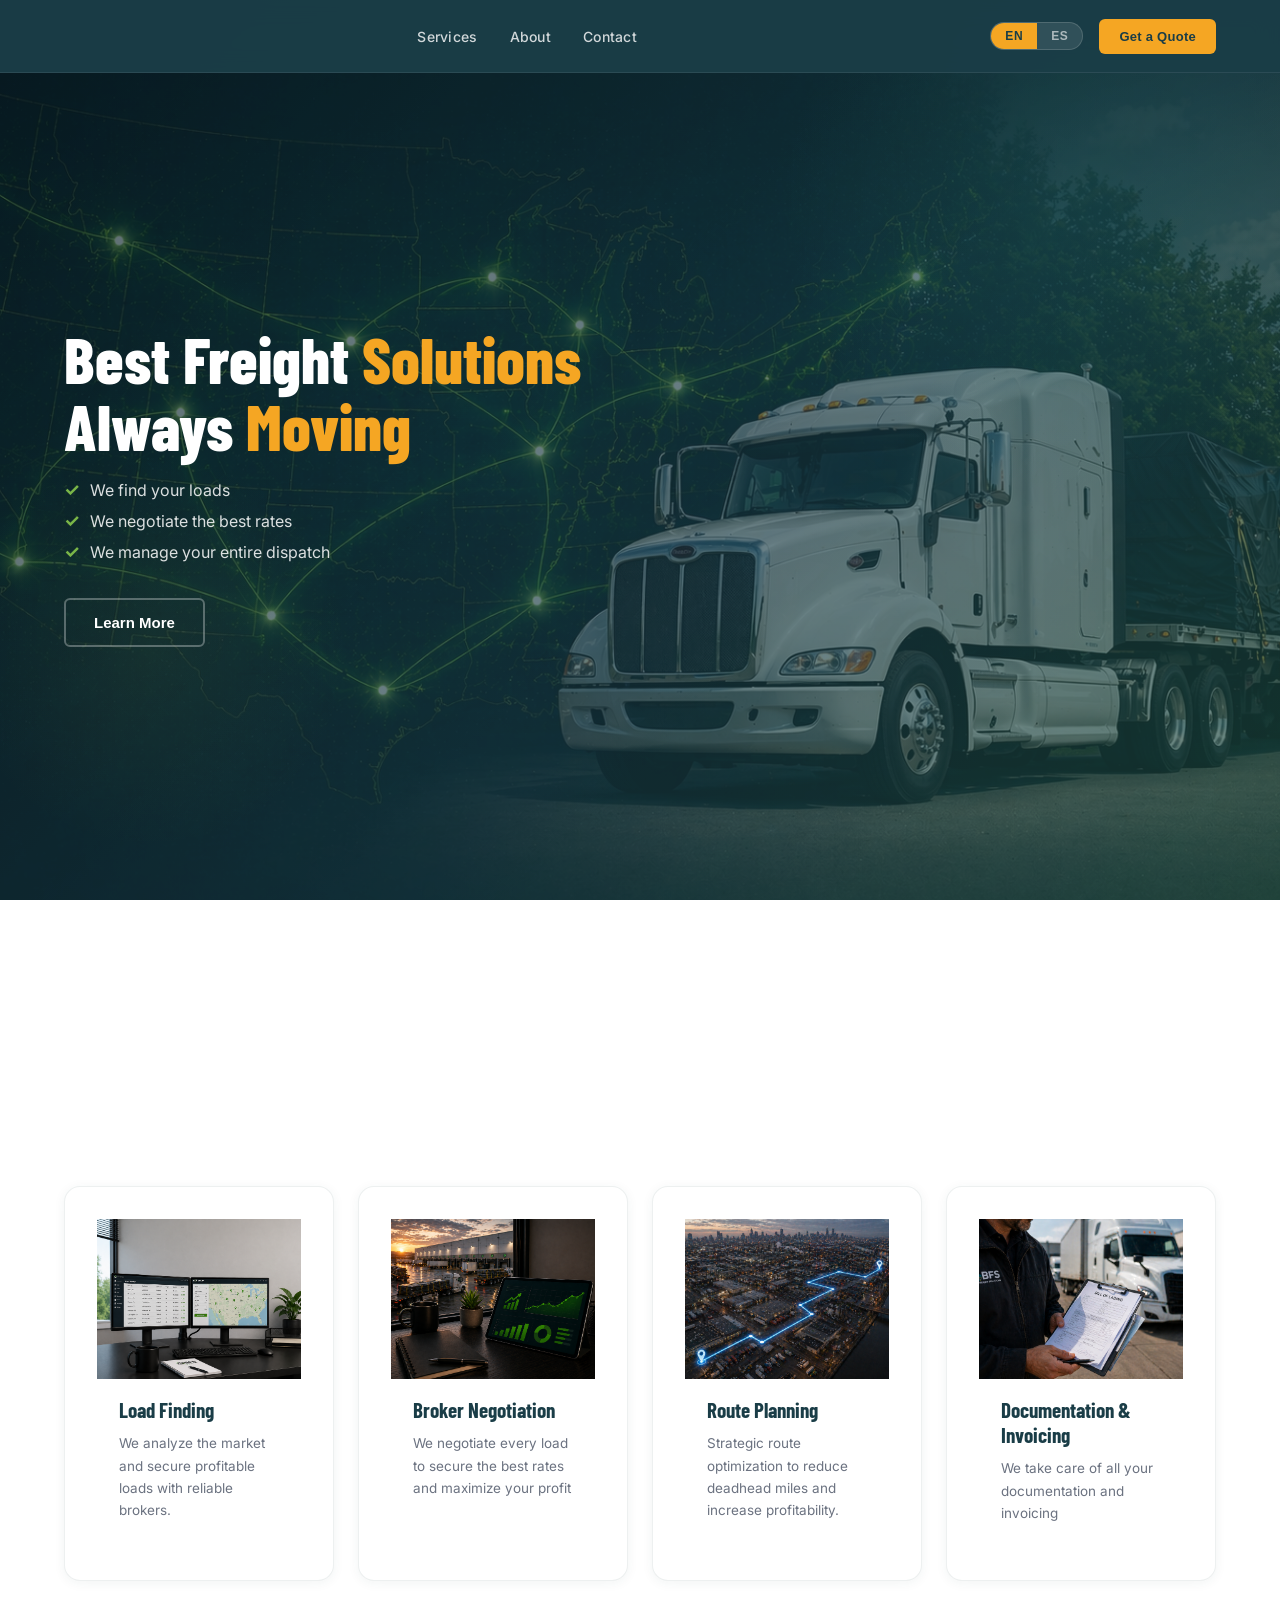
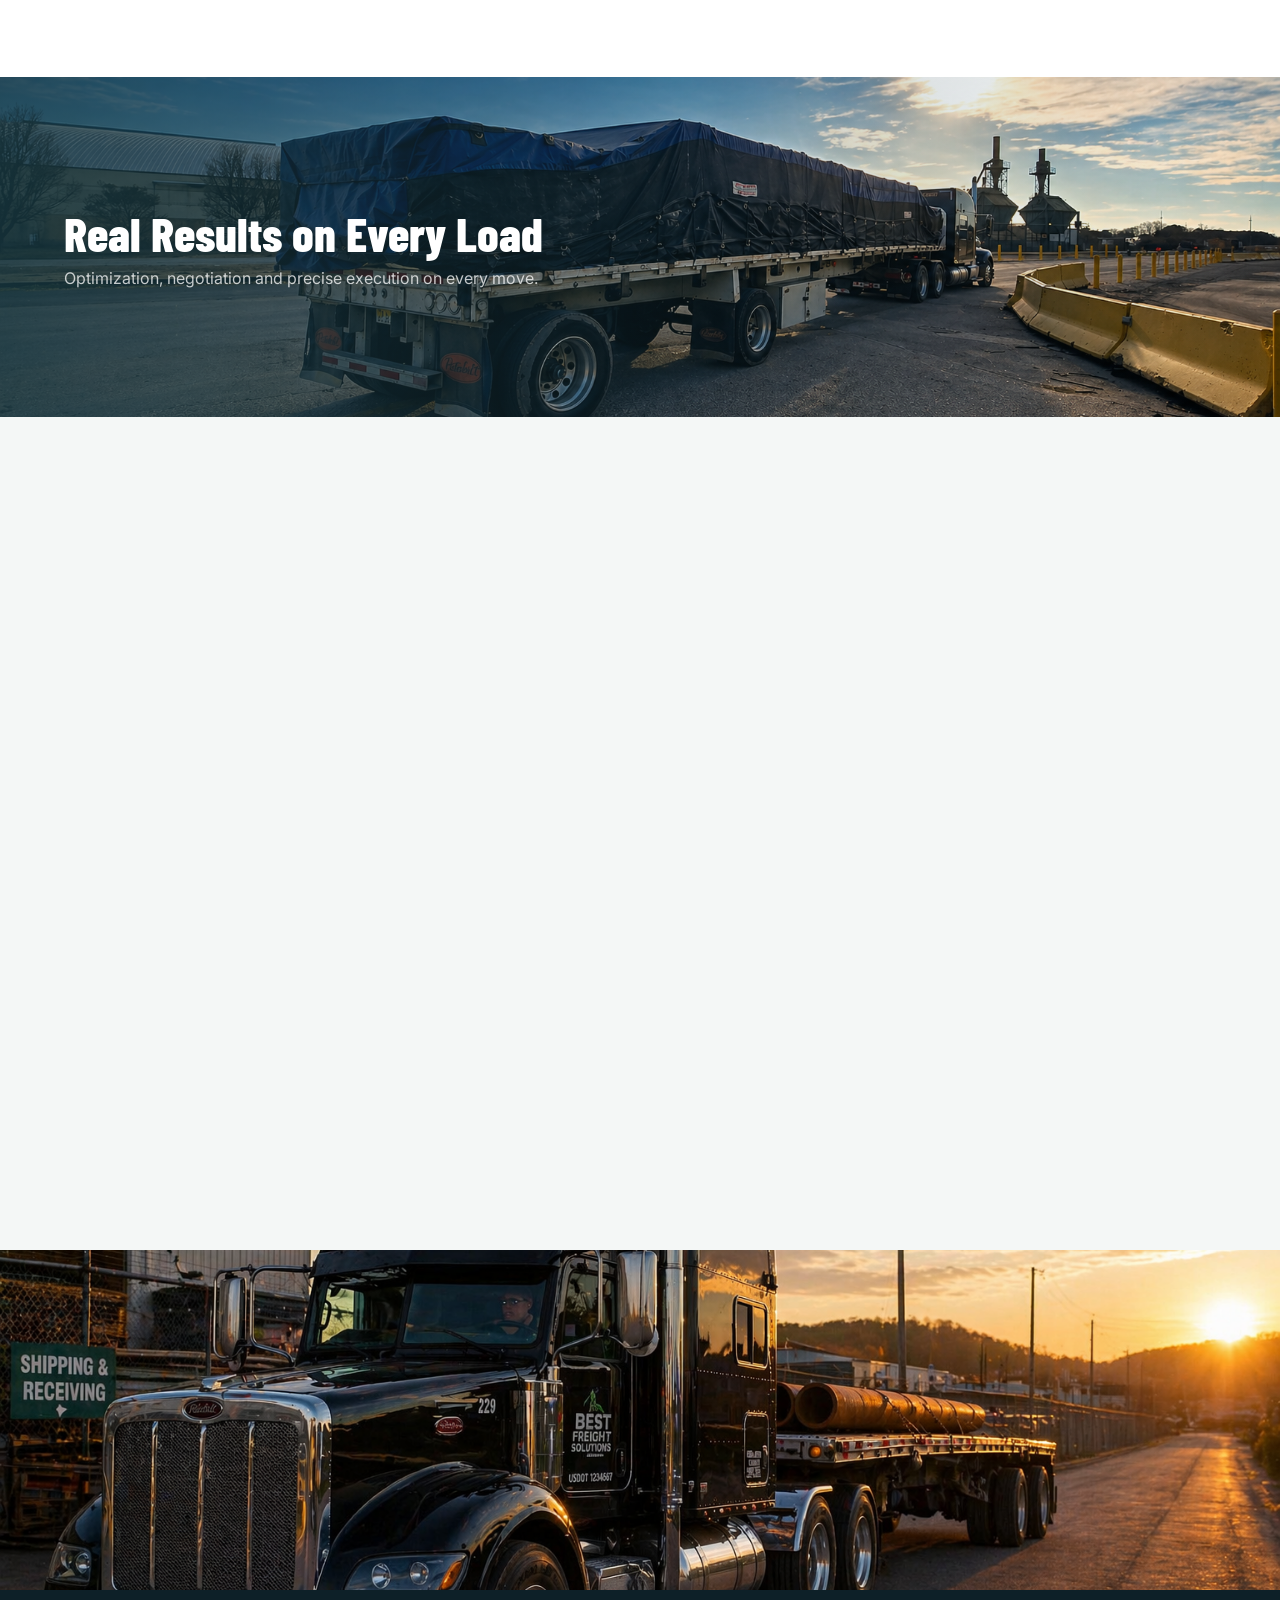
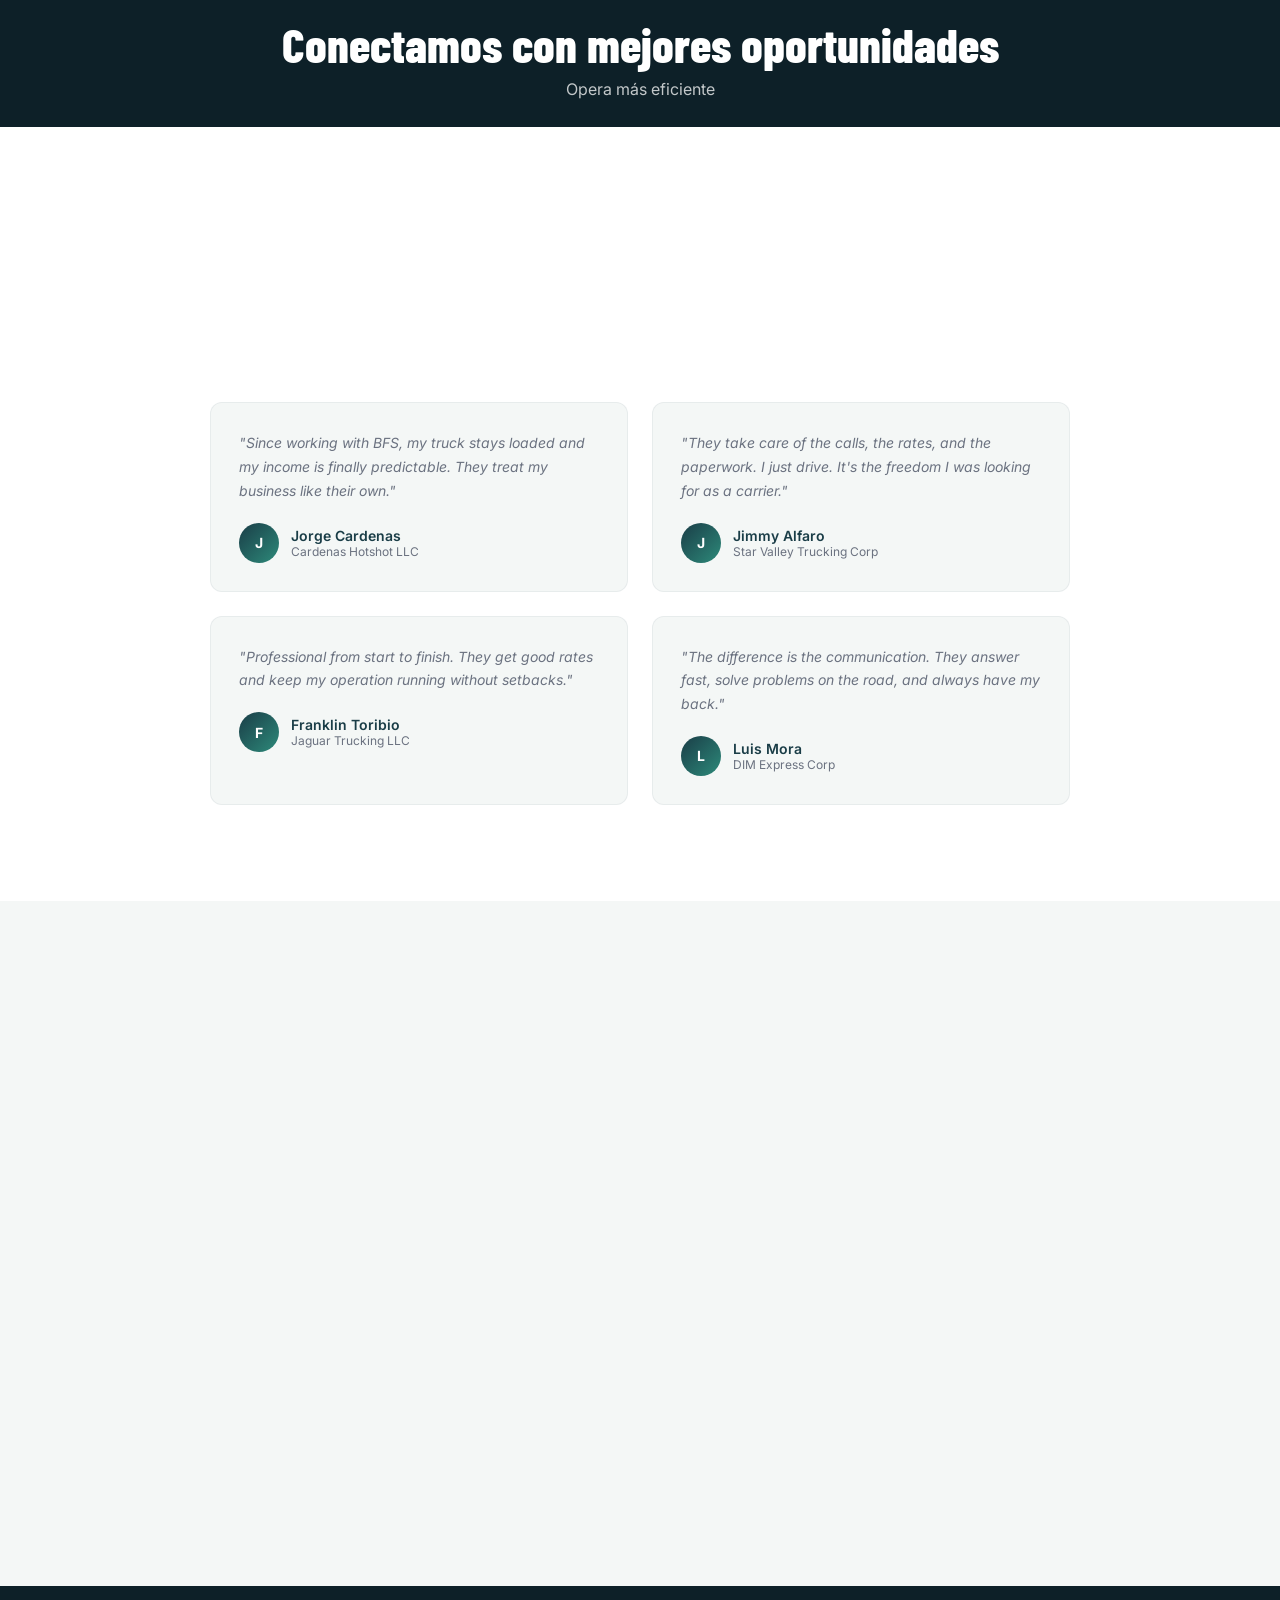
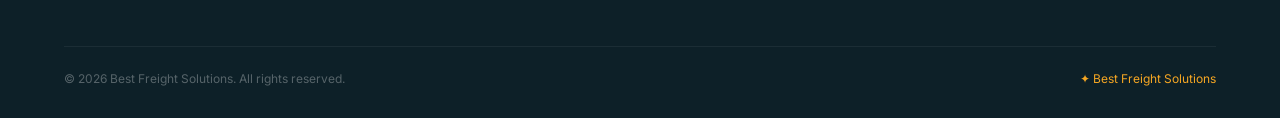
==== frontend/index.html @ fd1c2091 "Initial migration: static frontend + FastAPI backend Replaces the visual-builder export (React+Babel" ====
<!DOCTYPE html>
<html lang="en">
<head>
  <meta charset="UTF-8"/>
  <meta name="viewport" content="width=device-width, initial-scale=1.0"/>
  <title>Best Freight Solutions – BFS</title>
  <link rel="preconnect" href="https://fonts.googleapis.com"/>
  <link rel="preconnect" href="https://fonts.gstatic.com" crossorigin/>
  <link href="https://fonts.googleapis.com/css2?family=Barlow+Condensed:wght@400;600;700;800&family=Inter:wght@300;400;500;600&display=swap" rel="stylesheet"/>
  <link rel="stylesheet" href="css/styles.css"/>
</head>
<body>

<div id="app">
  <!-- NAV -->
  <nav class="nav" id="nav">
    <div class="nav-inner">
      <a href="#" class="nav-logo"></a>
      <div class="nav-links" id="nav-links"></div>
      <div class="nav-right">
        <div class="lang-toggle">
          <button class="lang-btn" data-lang-btn="en">EN</button>
          <button class="lang-btn" data-lang-btn="es">ES</button>
        </div>
        <button class="nav-cta" id="nav-cta" data-scroll-to="contact"></button>
        <button class="nav-toggle" id="nav-toggle" aria-label="Menu">
          <span></span><span></span><span></span>
        </button>
      </div>
    </div>
    <div class="mobile-menu" id="mobile-menu">
      <div id="mobile-menu-links"></div>
      <a href="#" id="mobile-menu-cta" data-scroll-to="contact"></a>
    </div>
  </nav>

  <!-- HERO -->
  <section class="hero" id="home">
    <div class="hero-bg-img"></div>
    <div class="hero-accent"></div>
    <div class="hero-accent2"></div>
    <div class="hero-inner" id="hero-inner" style="color: rgba(17, 17, 17, 0.294)">
      <div>
        <h1 class="hero-title" id="hero-title"></h1>
        <ul id="hero-sub" style="list-style:none;margin:0 0 36px;padding:0;display:flex;flex-direction:column;gap:10px"></ul>
        <div class="hero-actions">
          <button class="btn-secondary" id="hero-cta2" data-scroll-to="services"></button>
        </div>
      </div>
      <div class="hero-image-wrap" style="display:none">
        <img src="images/7.png" alt="BFS Freight Operations"/>
      </div>
    </div>
  </section>

  <!-- SERVICES -->
  <section class="services" id="services">
    <div class="section-inner">
      <div class="services-header">
        <div class="section-label" id="serv-label"></div>
        <h2 class="section-title" id="serv-title"></h2>
        <p class="section-desc" id="serv-desc"></p>
      </div>
      <div class="services-grid" id="services-grid"></div>
    </div>
  </section>

  <!-- PHOTO BANNER -->
  <div class="photo-banner">
    <img src="images/Imagen6.png" alt="BFS Operations"/>
    <div class="photo-banner-overlay">
      <div class="photo-banner-text">
        <div class="photo-banner-title" id="banner1-title"></div>
        <div class="photo-banner-sub" id="banner1-sub"></div>
      </div>
    </div>
  </div>

  <!-- ABOUT -->
  <section class="about" id="about">
    <div class="section-inner">
      <div class="about-grid">
        <div>
          <div class="about-image-wrap">
            <div class="about-accent"></div>
            <div class="about-accent2"></div>
            <img src="images/Imagen7.png" alt="Best Freight Solutions Operations"/>
          </div>
        </div>
        <div>
          <div class="section-label" id="about-label"></div>
          <h2 class="section-title" id="about-title"></h2>
          <p class="section-desc" id="about-desc" style="margin-bottom:0"></p>
          <div class="about-cards" id="about-cards"></div>
        </div>
      </div>
    </div>
  </section>

  <!-- PHOTO BANNER 2 -->
  <div class="photo-banner">
    <img src="images/8.png" alt="BFS Truck" style="object-position:center 55%"/>
  </div>
  <div style="background:#0d2028;padding:28px 24px;text-align:center">
    <div style="font-family:'Barlow Condensed',sans-serif;font-size:clamp(28px,4vw,48px);font-weight:800;color:white;line-height:1.1;margin-bottom:8px">Conectamos con mejores oportunidades</div>
    <div style="font-size:16px;color:rgba(255,255,255,0.75)">Opera más eficiente</div>
  </div>

  <!-- TESTIMONIALS -->
  <section class="testimonials" id="testimonials">
    <div class="section-inner">
      <div class="testimonials-header">
        <div class="section-label" id="testi-label"></div>
        <h2 class="section-title" id="testi-title"></h2>
        <div style="margin-top:12px">
          <span style="font-size:15px;color:var(--text-muted)" id="testi-subtitle"></span>
        </div>
      </div>
      <div class="testimonials-grid" id="testimonials-grid"></div>
    </div>
  </section>

  <!-- CONTACT -->
  <section class="contact" id="contact">
    <div class="section-inner">
      <div class="contact-grid">
        <div>
          <div class="section-label" id="contact-label"></div>
          <h2 class="section-title" id="contact-title"></h2>
          <p class="section-desc" id="contact-desc" style="margin-bottom:36px"></p>
          <div class="contact-info">
            <div class="contact-item">
              <div>
                <div class="contact-label">WhatsApp</div>
                <div class="contact-value">Anthony Navarro: 646 980-6428</div>
                <div class="contact-value">Mariel Valle: 646 980-6362</div>
              </div>
            </div>
            <div class="contact-item">
              <div>
                <div class="contact-label">Email</div>
                <div class="contact-value">bestfreight01@gmail.com</div>
              </div>
            </div>
          </div>
        </div>
        <div>
          <div class="form-card" id="form-card">
            <div class="form-title" id="form-title"></div>
            <form id="quote-form">
              <div class="form-row">
                <div class="form-group">
                  <label class="form-label" id="form-label-name"></label>
                  <input class="form-input" name="name" required/>
                </div>
                <div class="form-group">
                  <label class="form-label" id="form-label-company"></label>
                  <input class="form-input" name="company"/>
                </div>
              </div>
              <div class="form-row">
                <div class="form-group">
                  <label class="form-label" id="form-label-email"></label>
                  <input class="form-input" type="email" name="email" required/>
                </div>
                <div class="form-group">
                  <label class="form-label" id="form-label-phone"></label>
                  <input class="form-input" name="phone"/>
                </div>
              </div>
              <div class="form-group">
                <label class="form-label" id="form-label-message"></label>
                <textarea class="form-textarea" name="message"></textarea>
              </div>
              <button type="submit" class="form-submit" id="form-submit-btn"></button>
              <div class="form-error" id="form-error" style="display:none"></div>
            </form>
            <div class="form-success" id="form-success" style="display:none">
              <div class="form-success-icon">✅</div>
              <div class="form-success-title" id="form-success-title"></div>
              <p class="form-success-text" id="form-success-text"></p>
            </div>
          </div>
        </div>
      </div>
    </div>
  </section>

  <!-- FOOTER -->
  <footer class="footer">
    <div class="footer-inner">
      <div class="footer-divider"></div>
      <div class="footer-bottom">
        <div class="footer-copy" id="footer-copy"></div>
        <div class="footer-badge">✦ Best Freight Solutions</div>
      </div>
    </div>
  </footer>
</div>

<script src="js/main.js"></script>
</body>
</html>
---- frontend/css/styles.css ----
*, *::before, *::after { box-sizing: border-box; margin: 0; padding: 0; }
html { scroll-behavior: smooth; }
body { font-family: 'Inter', sans-serif; background: #f8f9fa; color: #1a1a1a; overflow-x: hidden; }

:root {
  --navy: #1a3d47;
  --teal: #2d8a7a;
  --green: #7ab648;
  --gold: #f5a623;
  --light: #f4f7f6;
  --white: #ffffff;
  --text: #1a1a1a;
  --text-muted: #6b7280;
}

/* Scrollbar */
::-webkit-scrollbar { width: 6px; }
::-webkit-scrollbar-track { background: var(--light); }
::-webkit-scrollbar-thumb { background: var(--teal); border-radius: 3px; }

/* Animations */
@keyframes fadeUp {
  from { opacity: 0; transform: translateY(30px); }
  to { opacity: 1; transform: translateY(0); }
}
@keyframes fadeIn {
  from { opacity: 0; } to { opacity: 1; }
}
@keyframes slideRight {
  from { opacity: 0; transform: translateX(-30px); }
  to { opacity: 1; transform: translateX(0); }
}
@keyframes pulse {
  0%, 100% { transform: scale(1); }
  50% { transform: scale(1.05); }
}

.animate-fadeup { animation: fadeUp 0.7s ease forwards; }
.animate-fadein { animation: fadeIn 0.7s ease forwards; }

/* NAV */
.nav {
  position: fixed; top: 0; left: 0; right: 0; z-index: 1000;
  background: rgba(26,61,71,0.97);
  backdrop-filter: blur(12px);
  border-bottom: 1px solid rgba(255,255,255,0.08);
  transition: all 0.3s ease;
}
.nav.scrolled {
  background: rgba(26,61,71,0.99);
  box-shadow: 0 4px 24px rgba(0,0,0,0.2);
}
.nav-inner {
  max-width: 1200px; margin: 0 auto;
  display: flex; align-items: center; justify-content: space-between;
  padding: 0 24px; height: 72px;
}
.nav-logo { display: flex; align-items: center; gap: 12px; text-decoration: none; }
.nav-logo img { height: 48px; width: auto; }
.nav-links { display: flex; align-items: center; gap: 32px; }
.nav-links a {
  color: rgba(255,255,255,0.8); text-decoration: none;
  font-size: 14px; font-weight: 500; letter-spacing: 0.02em;
  transition: color 0.2s; position: relative;
}
.nav-links a::after {
  content: ''; position: absolute; bottom: -4px; left: 0; right: 0;
  height: 2px; background: var(--gold); transform: scaleX(0);
  transition: transform 0.2s; transform-origin: left;
}
.nav-links a:hover { color: #fff; }
.nav-links a:hover::after { transform: scaleX(1); }
.nav-right { display: flex; align-items: center; gap: 16px; }
.nav-toggle {
  display: none; flex-direction: column; gap: 5px; cursor: pointer;
  background: none; border: none; padding: 8px; margin-left: 4px;
}
.nav-toggle span {
  display: block; width: 24px; height: 2px; background: #fff;
  border-radius: 2px; transition: all 0.3s;
}
.nav-toggle.open span:nth-child(1) { transform: translateY(7px) rotate(45deg); }
.nav-toggle.open span:nth-child(2) { opacity: 0; }
.nav-toggle.open span:nth-child(3) { transform: translateY(-7px) rotate(-45deg); }
.mobile-menu {
  display: none; flex-direction: column;
  background: rgba(26,61,71,0.99); border-top: 1px solid rgba(255,255,255,0.1);
  padding: 8px 24px 20px;
}
.mobile-menu a {
  color: rgba(255,255,255,0.85); text-decoration: none;
  font-size: 17px; font-weight: 500; padding: 14px 0;
  border-bottom: 1px solid rgba(255,255,255,0.08);
}
.mobile-menu a:last-child { border-bottom: none; }
.lang-toggle {
  display: flex; background: rgba(255,255,255,0.1); border-radius: 20px;
  overflow: hidden; border: 1px solid rgba(255,255,255,0.15);
}
.lang-btn {
  padding: 6px 14px; font-size: 12px; font-weight: 600;
  color: rgba(255,255,255,0.6); cursor: pointer; border: none;
  background: transparent; transition: all 0.2s; letter-spacing: 0.05em;
}
.lang-btn.active { background: var(--gold); color: var(--navy); }
.nav-cta {
  background: var(--gold); color: var(--navy);
  padding: 10px 20px; border-radius: 6px; font-weight: 700;
  font-size: 13px; text-decoration: none; letter-spacing: 0.02em;
  transition: all 0.2s; border: none; cursor: pointer;
}
.nav-cta:hover { background: #ffc04a; transform: translateY(-1px); box-shadow: 0 4px 12px rgba(245,166,35,0.4); }

/* HERO */
.hero {
  min-height: 100vh;
  background: linear-gradient(135deg, #0a1e25 0%, #1a3d47 60%, #1e4d40 100%);
  display: flex; align-items: center;
  position: relative; overflow: hidden;
  padding: 72px 0 0;
}
.hero-bg-img {
  position: absolute; inset: 0;
  background-image: url('../images/Imagen de fondo.png');
  background-size: cover; background-position: center;
  opacity: 0.35; z-index: 0;
}
.hero-bg-pattern {
  position: absolute; inset: 0; opacity: 0.04;
  background-image: repeating-linear-gradient(
    45deg, #fff 0, #fff 1px, transparent 0, transparent 50%
  );
  background-size: 30px 30px;
}
.hero-accent {
  position: absolute; right: -100px; top: -100px;
  width: 600px; height: 600px; border-radius: 50%;
  background: radial-gradient(circle, rgba(45,138,122,0.15) 0%, transparent 70%);
}
.hero-accent2 {
  position: absolute; left: -50px; bottom: 50px;
  width: 400px; height: 400px; border-radius: 50%;
  background: radial-gradient(circle, rgba(122,182,72,0.08) 0%, transparent 70%);
}
.hero-inner {
  max-width: 1200px; margin: 0 auto; padding: 0 24px;
  display: grid; grid-template-columns: 1fr 1fr; gap: 60px;
  align-items: center; width: 100%; position: relative; z-index: 1;
}
.hero-label {
  display: inline-flex; align-items: center; gap: 8px;
  background: rgba(245,166,35,0.15); border: 1px solid rgba(245,166,35,0.3);
  color: var(--gold); padding: 6px 14px; border-radius: 20px;
  font-size: 12px; font-weight: 600; letter-spacing: 0.08em;
  text-transform: uppercase; margin-bottom: 20px;
  animation: fadeUp 0.6s ease forwards;
}
.hero-title {
  font-family: 'Barlow Condensed', sans-serif;
  font-size: clamp(42px, 5vw, 68px);
  font-weight: 800; line-height: 1.05;
  color: #ffffff; margin-bottom: 20px;
}
.hero-title span { color: var(--gold); }
.hero-subtitle {
  font-size: 17px; line-height: 1.7;
  color: rgba(255,255,255,0.7); margin-bottom: 36px;
}
.hero-actions {
  display: flex; gap: 14px; flex-wrap: wrap;
}
.btn-primary {
  background: var(--gold); color: var(--navy);
  padding: 14px 28px; border-radius: 6px; font-weight: 700;
  font-size: 15px; text-decoration: none; border: none; cursor: pointer;
  transition: all 0.2s; letter-spacing: 0.01em;
}
.btn-primary:hover { background: #ffc04a; transform: translateY(-2px); box-shadow: 0 8px 24px rgba(245,166,35,0.35); }
.btn-secondary {
  background: transparent; color: #fff;
  padding: 14px 28px; border-radius: 6px; font-weight: 600;
  font-size: 15px; text-decoration: none; border: 2px solid rgba(255,255,255,0.3);
  cursor: pointer; transition: all 0.2s;
}
.btn-secondary:hover { border-color: rgba(255,255,255,0.7); background: rgba(255,255,255,0.06); }
.hero-stats {
  display: flex; gap: 32px; margin-top: 48px;
  padding-top: 32px; border-top: 1px solid rgba(255,255,255,0.1);
}
.hero-stat-num {
  font-family: 'Barlow Condensed', sans-serif;
  font-size: 36px; font-weight: 800; color: var(--gold);
  line-height: 1;
}
.hero-stat-label { font-size: 12px; color: rgba(255,255,255,0.5); margin-top: 4px; letter-spacing: 0.03em; }

/* Hero Image */
.hero-image-wrap {
  position: relative;
}
.hero-image-wrap img {
  width: 100%; border-radius: 12px;
  object-fit: contain; height: 480px;
}
.hero-image-badge {
  position: absolute; bottom: -20px; left: -20px;
  background: var(--navy); border: 2px solid rgba(255,255,255,0.1);
  border-radius: 10px; padding: 16px 20px;
  box-shadow: 0 12px 32px rgba(0,0,0,0.3);
  display: flex; align-items: center; gap: 12px;
}
.badge-icon { font-size: 28px; }
.badge-text-top { font-size: 11px; color: rgba(255,255,255,0.5); letter-spacing: 0.05em; text-transform: uppercase; }
.badge-text-main { font-family: 'Barlow Condensed', sans-serif; font-size: 20px; font-weight: 700; color: var(--gold); }

/* SECTION */
section { padding: 96px 0; }
.section-inner { max-width: 1200px; margin: 0 auto; padding: 0 24px; }
.section-label {
  display: inline-flex; align-items: center; gap: 8px;
  color: var(--teal); font-size: 12px; font-weight: 700;
  letter-spacing: 0.1em; text-transform: uppercase; margin-bottom: 12px;
}
.section-label::before {
  content: ''; display: inline-block; width: 24px; height: 2px; background: var(--teal);
}
.section-title {
  font-family: 'Barlow Condensed', sans-serif;
  font-size: clamp(32px, 4vw, 48px); font-weight: 800;
  color: var(--navy); line-height: 1.1; margin-bottom: 16px;
}
.section-title span { color: var(--teal); }
.section-desc { font-size: 16px; color: var(--text-muted); line-height: 1.7; max-width: 560px; }

/* SERVICES */
.services { background: var(--white); }
.services-header { text-align: center; margin-bottom: 60px; }
.services-header .section-label { justify-content: center; }
.services-header .section-desc { margin: 0 auto; }
.services-grid {
  display: grid; grid-template-columns: repeat(4, 1fr); gap: 24px;
}
.service-card {
  background: var(--light); border-radius: 12px;
  padding: 32px; position: relative; overflow: hidden;
  border: 1px solid rgba(26,61,71,0.06);
  transition: all 0.3s ease; cursor: default;
}
.service-card::before {
  content: ''; position: absolute; top: 0; left: 0; right: 0;
  height: 3px; background: linear-gradient(90deg, var(--teal), var(--green));
  transform: scaleX(0); transition: transform 0.3s; transform-origin: left;
}
.service-card:hover { transform: translateY(-6px); box-shadow: 0 20px 48px rgba(26,61,71,0.12); background: var(--white); }
.service-card:hover::before { transform: scaleX(1); }
.service-card {
  background: var(--white); border-radius: 16px;
  overflow: hidden;
  border: 1px solid rgba(26,61,71,0.08);
  box-shadow: 0 2px 12px rgba(26,61,71,0.06);
  transition: all 0.3s ease;
}
.service-card:hover { transform: translateY(-6px); box-shadow: 0 20px 48px rgba(26,61,71,0.13); }
.service-card-photo { width: 100%; height: 160px; object-fit: cover; display: block; }
.service-card-body { padding: 18px 22px 24px; }
.service-card-header { display: flex; align-items: center; gap: 12px; margin-bottom: 10px; }
.service-icon {
  width: 44px; height: 44px; border-radius: 10px; flex-shrink: 0;
  background: var(--teal);
  display: flex; align-items: center; justify-content: center;
  font-size: 20px;
}
.service-title {
  font-family: 'Barlow Condensed', sans-serif;
  font-size: 21px; font-weight: 700; color: var(--navy);
}
.service-desc { font-size: 13.5px; color: var(--text-muted); line-height: 1.65; }

/* PHOTO BANNER */
.photo-banner {
  height: 340px; position: relative; overflow: hidden;
}
.photo-banner img {
  width: 100%; height: 100%; object-fit: cover; object-position: center 60%;
  display: block;
}
.photo-banner-overlay {
  position: absolute; inset: 0;
  background: linear-gradient(to right, rgba(26,61,71,0.75) 0%, rgba(26,61,71,0.2) 60%, transparent 100%);
  display: flex; align-items: center;
}
.photo-banner-text {
  max-width: 1200px; margin: 0 auto; padding: 0 24px; width: 100%;
}
.photo-banner-title {
  font-family: 'Barlow Condensed', sans-serif;
  font-size: clamp(28px, 4vw, 48px); font-weight: 800;
  color: white; line-height: 1.1; margin-bottom: 8px;
}
.photo-banner-sub { font-size: 16px; color: rgba(255,255,255,0.75); }

/* SERVICE CARD IMAGE */
.service-card-img {
  width: calc(100% + 64px); margin: -32px -32px 20px -32px;
  height: 140px; object-fit: cover; border-radius: 12px 12px 0 0;
}

/* ABOUT */
.about { background: var(--light); }
.about-grid { display: grid; grid-template-columns: 1fr 1fr; gap: 80px; align-items: center; }
.about-image-wrap { position: relative; }
.about-image-wrap img {
  width: 100%; border-radius: 12px;
  box-shadow: 0 24px 60px rgba(0,0,0,0.15); object-fit: cover; height: 440px;
}
.about-accent {
  position: absolute; top: -20px; right: -20px;
  width: 100px; height: 100px; border-radius: 12px;
  background: var(--gold); opacity: 0.15;
}
.about-accent2 {
  position: absolute; bottom: -20px; left: -20px;
  width: 60px; height: 60px; border-radius: 8px;
  background: var(--teal); opacity: 0.2;
}
.about-cards { display: flex; flex-direction: column; gap: 20px; margin-top: 36px; }
.about-card {
  background: var(--white); border-radius: 10px; padding: 24px;
  border-left: 4px solid var(--teal);
  box-shadow: 0 2px 12px rgba(0,0,0,0.05);
}
.about-card-title {
  font-family: 'Barlow Condensed', sans-serif;
  font-size: 18px; font-weight: 700; color: var(--navy); margin-bottom: 6px;
}
.about-card-text { font-size: 14px; color: var(--text-muted); line-height: 1.6; }

/* WHY US */
.why { background: var(--navy); }
.why .section-title { color: var(--white); }
.why .section-label { color: var(--gold); }
.why .section-label::before { background: var(--gold); }
.why-grid { display: grid; grid-template-columns: 1fr 1fr; gap: 60px; align-items: start; margin-top: 60px; }
.why-list { display: flex; flex-direction: column; gap: 20px; }
.why-item {
  display: flex; gap: 16px; align-items: flex-start;
  padding: 20px; border-radius: 10px;
  background: rgba(255,255,255,0.04);
  border: 1px solid rgba(255,255,255,0.06);
  transition: all 0.25s;
}
.why-item:hover { background: rgba(255,255,255,0.07); transform: translateX(4px); }
.why-item-icon {
  width: 40px; height: 40px; border-radius: 8px;
  background: linear-gradient(135deg, var(--teal), var(--green));
  display: flex; align-items: center; justify-content: center;
  font-size: 18px; flex-shrink: 0;
}
.why-item-title { font-weight: 600; color: var(--white); font-size: 15px; margin-bottom: 4px; }
.why-item-text { font-size: 13px; color: rgba(255,255,255,0.55); line-height: 1.6; }
.why-visual {
  background: rgba(255,255,255,0.04); border-radius: 16px;
  border: 1px solid rgba(255,255,255,0.08);
  padding: 36px; display: flex; flex-direction: column; gap: 24px;
}
.why-visual-title {
  font-family: 'Barlow Condensed', sans-serif;
  font-size: 22px; font-weight: 700; color: var(--white); margin-bottom: 8px;
}
.progress-item { margin-bottom: 0; }
.progress-label { display: flex; justify-content: space-between; margin-bottom: 8px; }
.progress-text { font-size: 13px; color: rgba(255,255,255,0.7); }
.progress-pct { font-size: 13px; font-weight: 600; color: var(--gold); }
.progress-bar { height: 6px; background: rgba(255,255,255,0.08); border-radius: 3px; overflow: hidden; }
.progress-fill { height: 100%; border-radius: 3px; background: linear-gradient(90deg, var(--teal), var(--green)); transition: width 1.5s ease; }

/* TESTIMONIALS */
.testimonials { background: var(--white); }
.testimonials-header { text-align: center; margin-bottom: 56px; }
.testimonials-header .section-label { justify-content: center; }
.testimonials-grid { display: grid; grid-template-columns: repeat(2, 1fr); gap: 24px; max-width: 860px; margin: 0 auto; }
.testimonial-card {
  background: var(--light); border-radius: 12px; padding: 28px;
  border: 1px solid rgba(26,61,71,0.06);
  transition: all 0.3s; position: relative;
}
.testimonial-card:hover { transform: translateY(-4px); box-shadow: 0 16px 40px rgba(26,61,71,0.1); }
.testimonial-stars { color: var(--gold); font-size: 16px; margin-bottom: 16px; }
.testimonial-text { font-size: 14px; color: var(--text-muted); line-height: 1.7; margin-bottom: 20px; font-style: italic; }
.testimonial-author { display: flex; align-items: center; gap: 12px; }
.author-avatar {
  width: 40px; height: 40px; border-radius: 50%;
  background: linear-gradient(135deg, var(--navy), var(--teal));
  display: flex; align-items: center; justify-content: center;
  color: white; font-weight: 700; font-size: 14px;
}
.author-name { font-weight: 600; font-size: 14px; color: var(--navy); }
.author-role { font-size: 12px; color: var(--text-muted); }

/* CONTACT */
.contact { background: var(--light); }
.contact-grid { display: grid; grid-template-columns: 1fr 1.4fr; gap: 60px; align-items: start; }
.contact-info { display: flex; flex-direction: column; gap: 24px; }
.contact-item { display: flex; gap: 16px; align-items: flex-start; }
.contact-icon {
  width: 44px; height: 44px; border-radius: 10px;
  background: rgba(45,138,122,0.18);
  border: 1.5px solid rgba(45,138,122,0.3);
  display: flex; align-items: center;
  justify-content: center; flex-shrink: 0;
}
.contact-icon svg { width: 22px; height: 22px; stroke: var(--teal); fill: none; stroke-width: 2; stroke-linecap: round; stroke-linejoin: round; }
.contact-label { font-size: 12px; color: var(--text-muted); margin-bottom: 2px; letter-spacing: 0.04em; text-transform: uppercase; font-weight: 500; }
.contact-value { font-size: 15px; color: var(--navy); font-weight: 600; }

/* FORM */
.form-card {
  background: var(--white); border-radius: 16px; padding: 40px;
  box-shadow: 0 8px 40px rgba(26,61,71,0.1);
  border: 1px solid rgba(26,61,71,0.06);
}
.form-title {
  font-family: 'Barlow Condensed', sans-serif;
  font-size: 26px; font-weight: 700; color: var(--navy); margin-bottom: 24px;
}
.form-row { display: grid; grid-template-columns: 1fr 1fr; gap: 16px; }
.form-group { margin-bottom: 16px; }
.form-label { display: block; font-size: 12px; font-weight: 600; color: var(--navy); margin-bottom: 6px; letter-spacing: 0.03em; text-transform: uppercase; }
.form-input, .form-select, .form-textarea {
  width: 100%; padding: 12px 14px; border-radius: 8px;
  border: 1.5px solid #e5e7eb; font-family: 'Inter', sans-serif;
  font-size: 14px; color: var(--text); background: var(--light);
  transition: all 0.2s; outline: none;
}
.form-input:focus, .form-select:focus, .form-textarea:focus {
  border-color: var(--teal); background: var(--white);
  box-shadow: 0 0 0 3px rgba(45,138,122,0.1);
}
.form-textarea { resize: vertical; min-height: 100px; }
.form-submit {
  width: 100%; padding: 14px; background: var(--navy); color: white;
  border: none; border-radius: 8px; font-size: 15px; font-weight: 700;
  cursor: pointer; transition: all 0.2s; letter-spacing: 0.02em;
  font-family: 'Inter', sans-serif; margin-top: 8px;
}
.form-submit:hover { background: var(--teal); transform: translateY(-1px); box-shadow: 0 6px 20px rgba(45,138,122,0.3); }
.form-submit:disabled { opacity: 0.6; cursor: not-allowed; }
.form-error {
  text-align: center; padding: 14px; margin-top: 8px;
  background: rgba(232,69,69,0.08); border-radius: 8px;
  border: 1px solid rgba(232,69,69,0.25);
  color: #c0392b; font-size: 13px;
}
.form-success {
  text-align: center; padding: 24px;
  background: rgba(45,138,122,0.08); border-radius: 10px;
  border: 1px solid rgba(45,138,122,0.2);
}
.form-success-icon { font-size: 40px; margin-bottom: 12px; }
.form-success-title { font-family: 'Barlow Condensed', sans-serif; font-size: 22px; font-weight: 700; color: var(--teal); margin-bottom: 6px; }
.form-success-text { font-size: 14px; color: var(--text-muted); }

/* FOOTER */
.footer { background: #0d2028; padding: 60px 0 32px; }
.footer-inner { max-width: 1200px; margin: 0 auto; padding: 0 24px; }
.footer-grid { display: grid; grid-template-columns: 2fr 1fr 1fr 1fr; gap: 48px; margin-bottom: 48px; }
.footer-logo { margin-bottom: 16px; }
.footer-logo img { height: 52px; }
.footer-tagline { font-size: 13px; color: rgba(255,255,255,0.45); line-height: 1.7; max-width: 260px; }
.footer-social { display: flex; gap: 10px; margin-top: 20px; }
.social-btn {
  width: 36px; height: 36px; border-radius: 8px;
  background: rgba(255,255,255,0.07); display: flex; align-items: center;
  justify-content: center; color: rgba(255,255,255,0.6); text-decoration: none;
  font-size: 14px; transition: all 0.2s; border: 1px solid rgba(255,255,255,0.05);
}
.social-btn:hover { background: var(--teal); color: white; transform: translateY(-2px); }
.footer-col-title { font-size: 12px; font-weight: 700; color: rgba(255,255,255,0.4); text-transform: uppercase; letter-spacing: 0.1em; margin-bottom: 16px; }
.footer-links { list-style: none; }
.footer-links li { margin-bottom: 10px; }
.footer-links a { color: rgba(255,255,255,0.55); text-decoration: none; font-size: 13px; transition: color 0.2s; }
.footer-links a:hover { color: var(--gold); }
.footer-divider { height: 1px; background: rgba(255,255,255,0.06); margin-bottom: 24px; }
.footer-bottom { display: flex; justify-content: space-between; align-items: center; flex-wrap: gap; }
.footer-copy { font-size: 12px; color: rgba(255,255,255,0.3); }
.footer-badge { display: flex; align-items: center; gap: 6px; font-size: 12px; color: var(--gold); }

/* Responsive */
@media (max-width: 900px) {
  .hero-inner, .about-grid, .why-grid, .contact-grid { grid-template-columns: 1fr; gap: 40px; }
  .hero-image-wrap { display: none; }
  .services-grid, .testimonials-grid { grid-template-columns: 1fr 1fr; }
  .footer-grid { grid-template-columns: 1fr 1fr; gap: 32px; }
  .nav-links { display: none; }
  .nav-toggle { display: flex; }
  .mobile-menu.open { display: flex; }
  .nav-cta { display: none; }
}
@media (max-width: 600px) {
  .services-grid, .testimonials-grid { grid-template-columns: 1fr; }
  .form-row { grid-template-columns: 1fr; }
  .footer-grid { grid-template-columns: 1fr; }
}
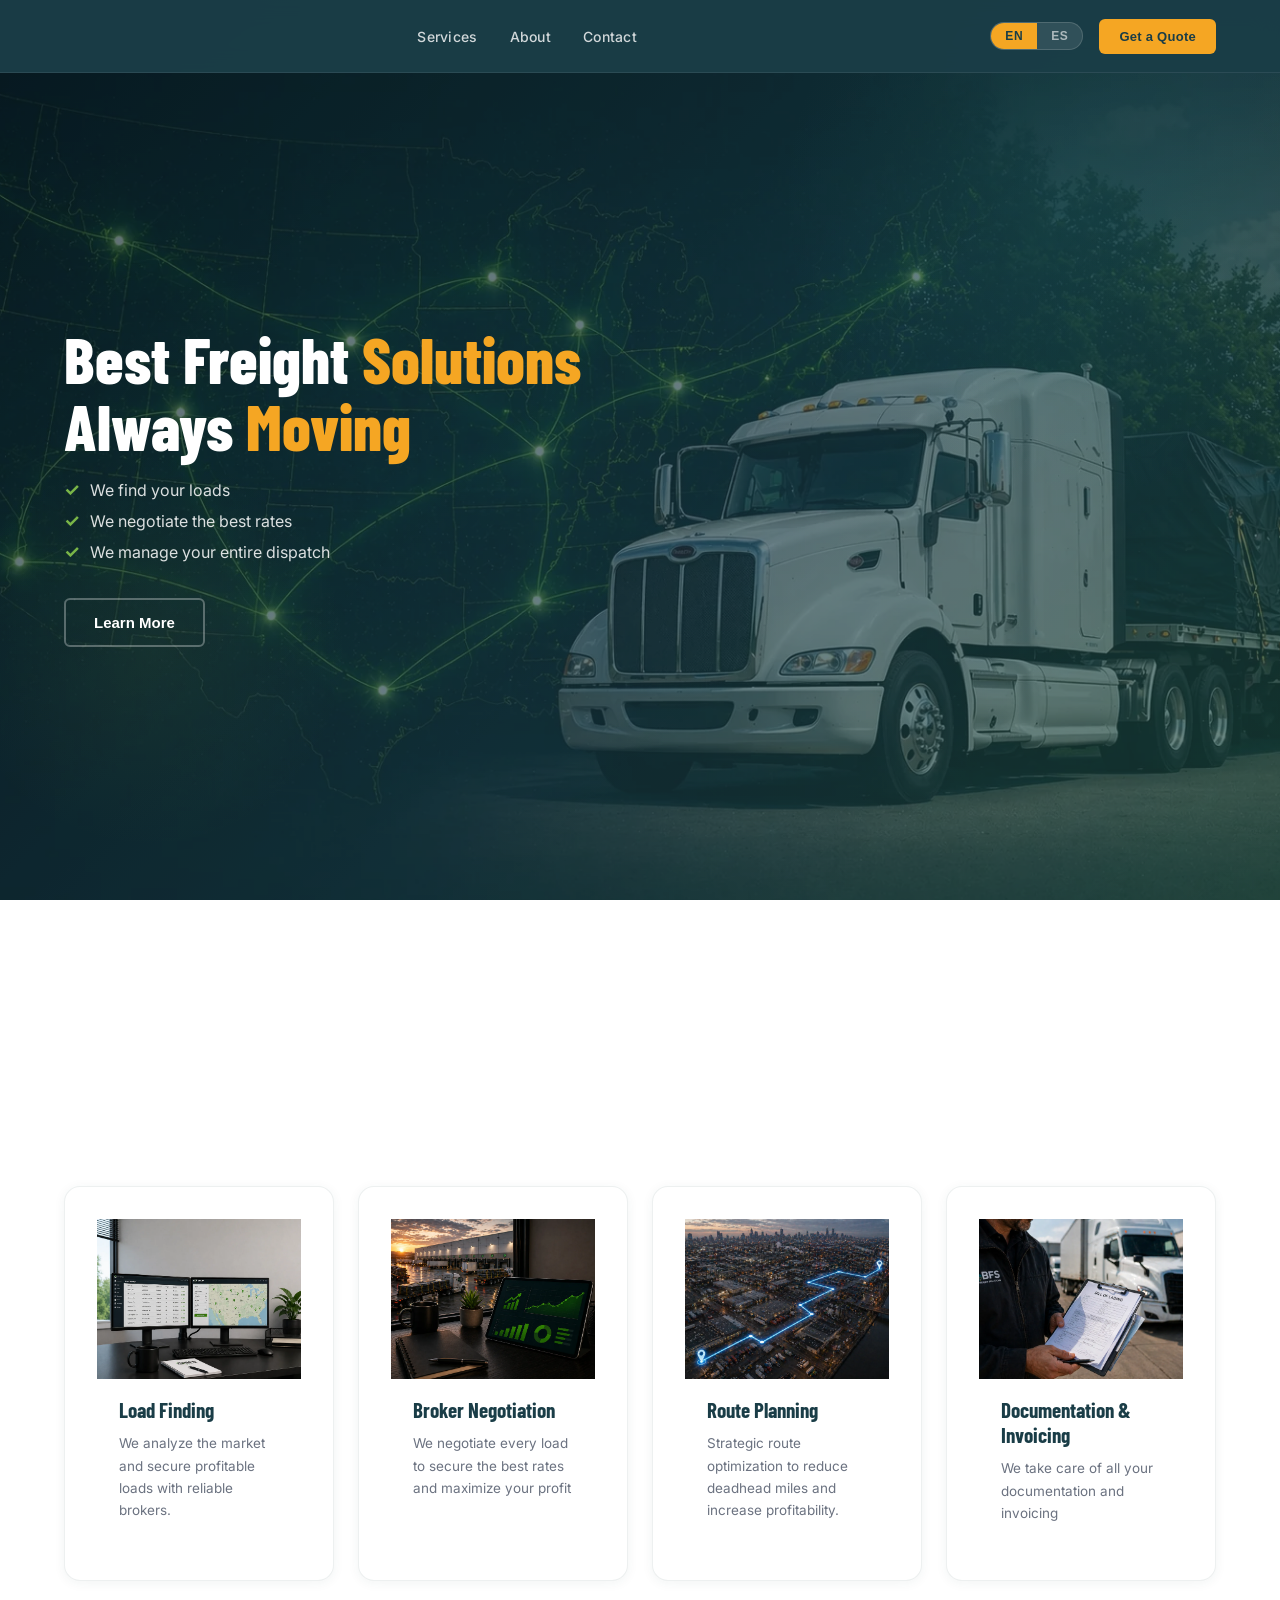
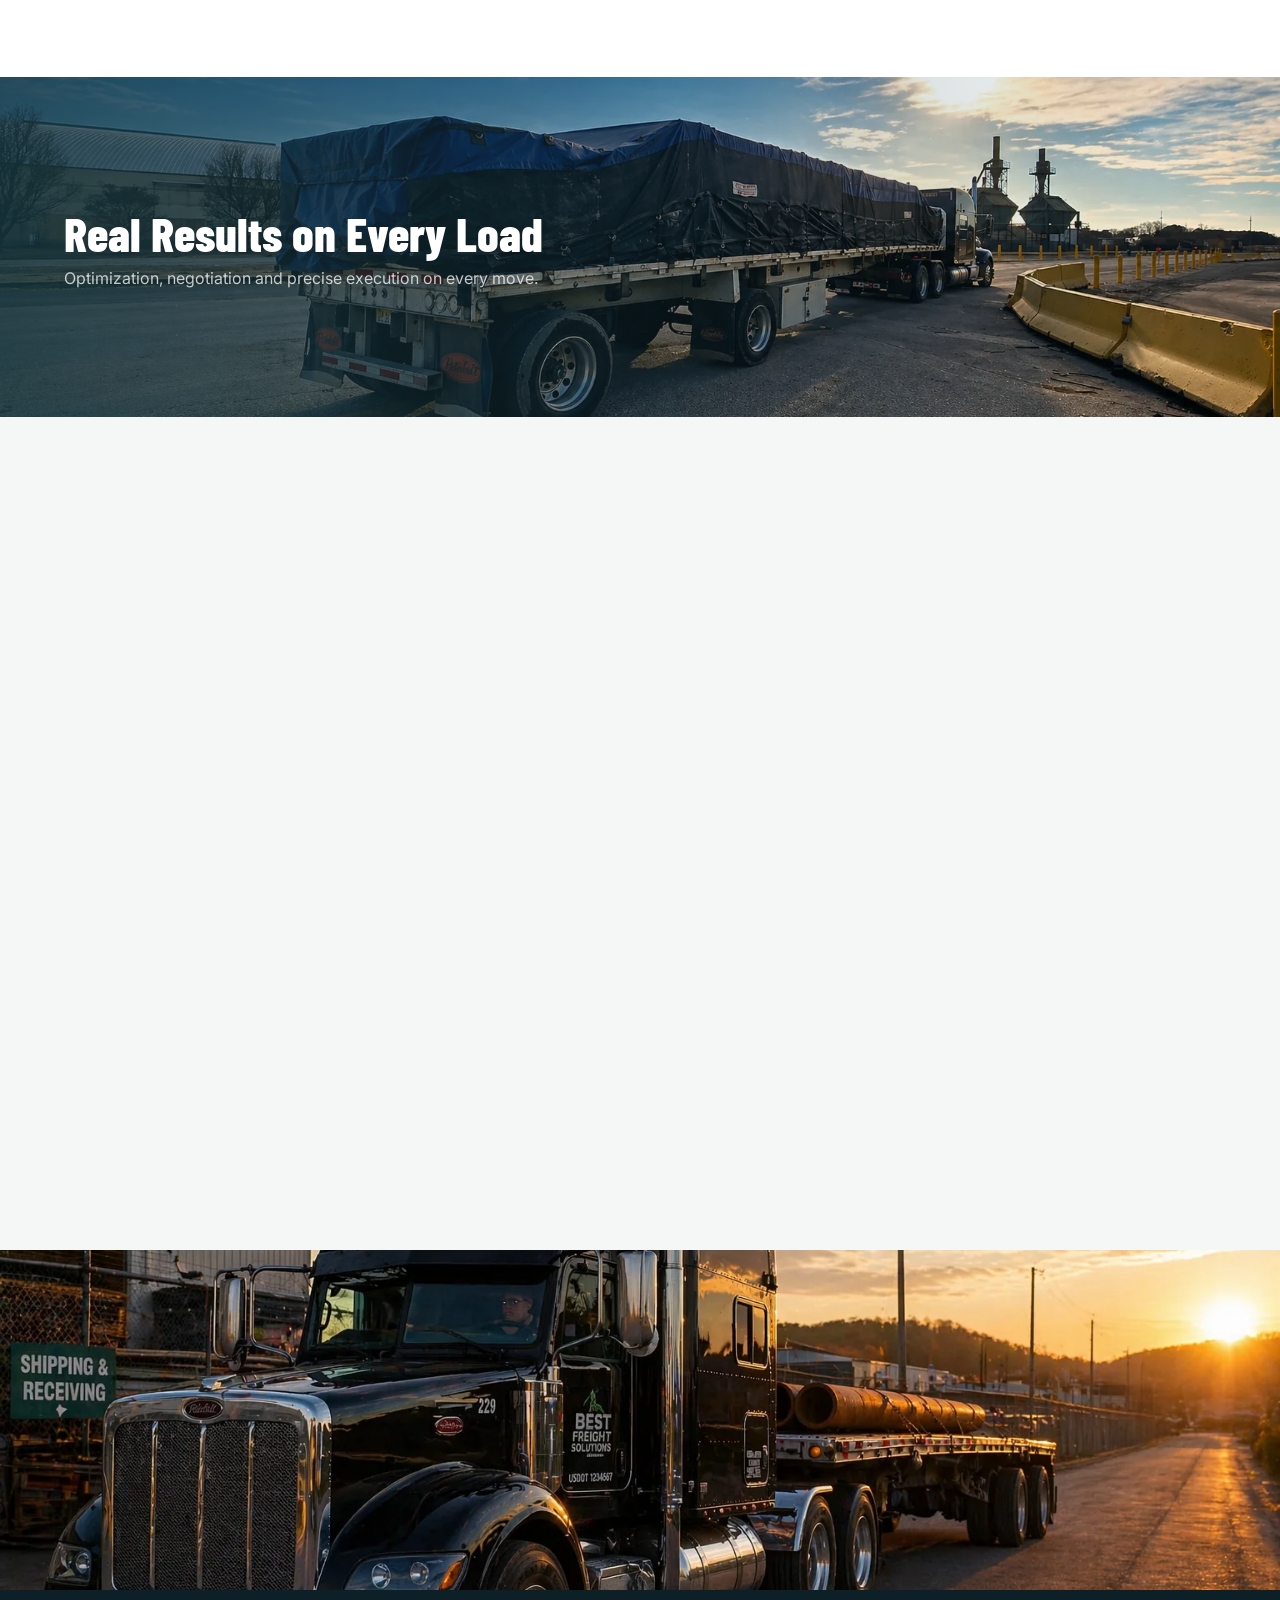
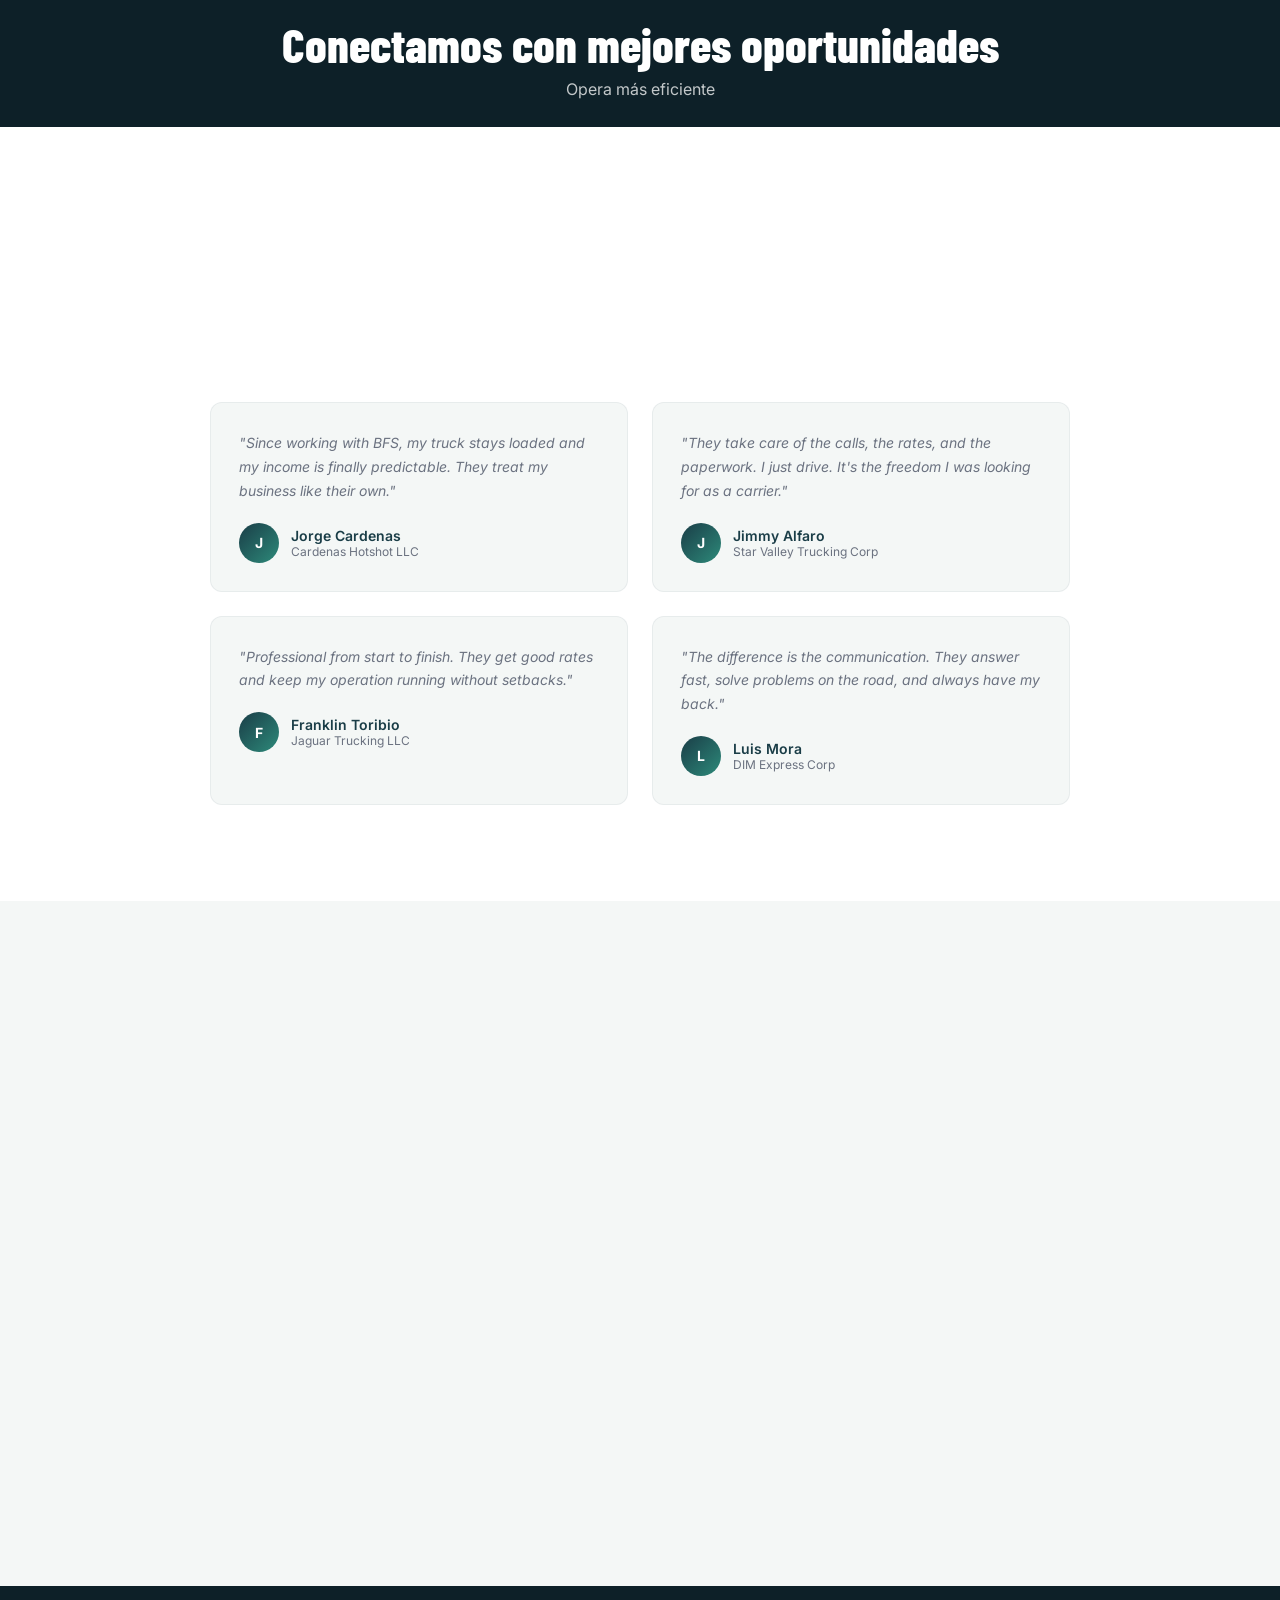
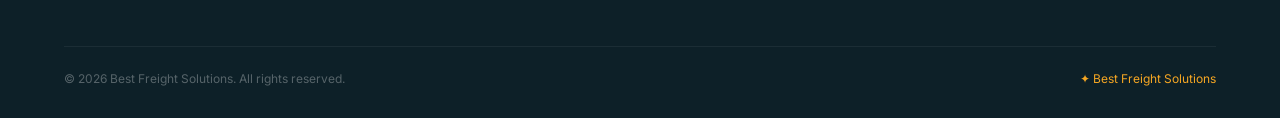
==== commit 306f0c74: "Compress images: PNG to WebP (~93% size reduction)" ====
--- a/frontend/index.html
+++ b/frontend/index.html
@@ -48,7 +48,7 @@
         </div>
       </div>
       <div class="hero-image-wrap" style="display:none">
-        <img src="images/7.png" alt="BFS Freight Operations"/>
+        <img src="images/7.webp" alt="BFS Freight Operations"/>
       </div>
     </div>
   </section>
@@ -67,7 +67,7 @@
 
   <!-- PHOTO BANNER -->
   <div class="photo-banner">
-    <img src="images/Imagen6.png" alt="BFS Operations"/>
+    <img src="images/Imagen6.webp" alt="BFS Operations"/>
     <div class="photo-banner-overlay">
       <div class="photo-banner-text">
         <div class="photo-banner-title" id="banner1-title"></div>
@@ -84,7 +84,7 @@
           <div class="about-image-wrap">
             <div class="about-accent"></div>
             <div class="about-accent2"></div>
-            <img src="images/Imagen7.png" alt="Best Freight Solutions Operations"/>
+            <img src="images/Imagen7.webp" alt="Best Freight Solutions Operations"/>
           </div>
         </div>
         <div>
@@ -99,7 +99,7 @@
 
   <!-- PHOTO BANNER 2 -->
   <div class="photo-banner">
-    <img src="images/8.png" alt="BFS Truck" style="object-position:center 55%"/>
+    <img src="images/8.webp" alt="BFS Truck" style="object-position:center 55%"/>
   </div>
   <div style="background:#0d2028;padding:28px 24px;text-align:center">
     <div style="font-family:'Barlow Condensed',sans-serif;font-size:clamp(28px,4vw,48px);font-weight:800;color:white;line-height:1.1;margin-bottom:8px">Conectamos con mejores oportunidades</div>
--- a/frontend/css/styles.css
+++ b/frontend/css/styles.css
@@ -121,7 +121,7 @@
 }
 .hero-bg-img {
   position: absolute; inset: 0;
-  background-image: url('../images/Imagen de fondo.png');
+  background-image: url('../images/Imagen de fondo.webp');
   background-size: cover; background-position: center;
   opacity: 0.35; z-index: 0;
 }
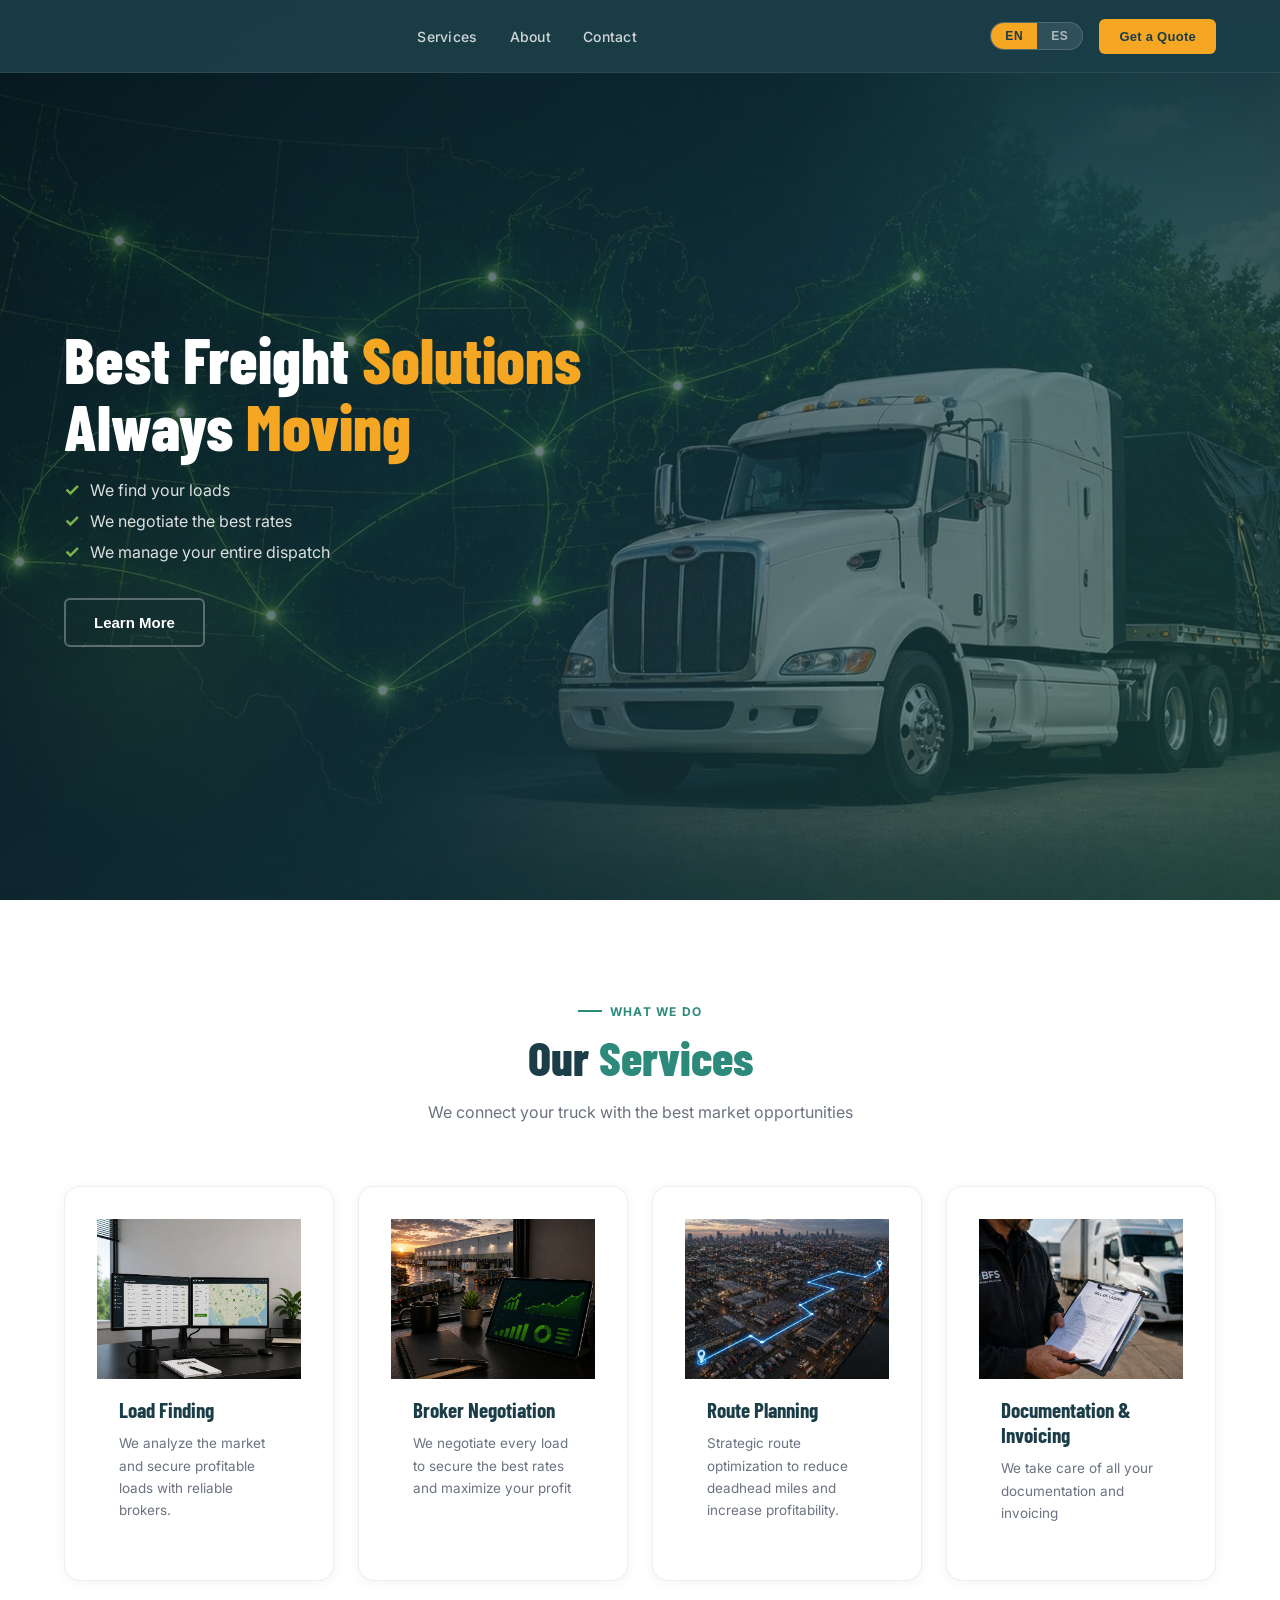
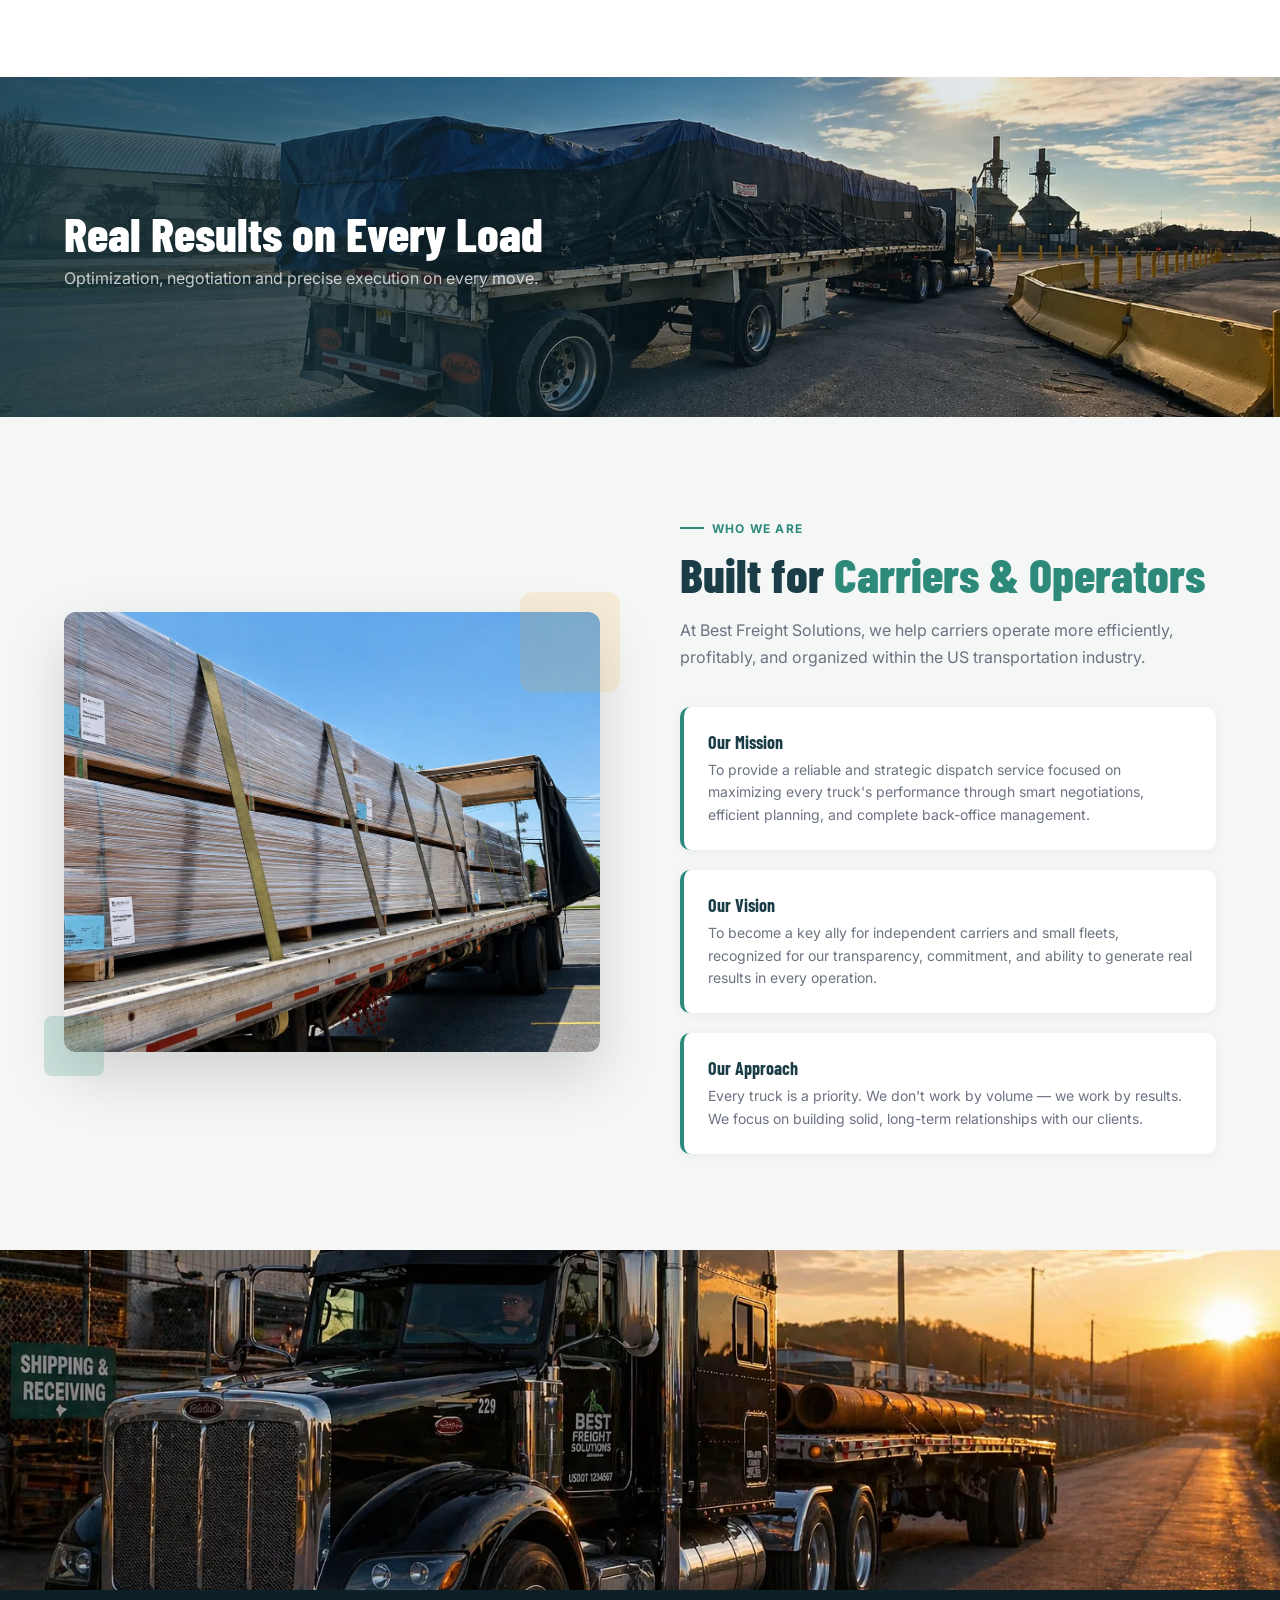
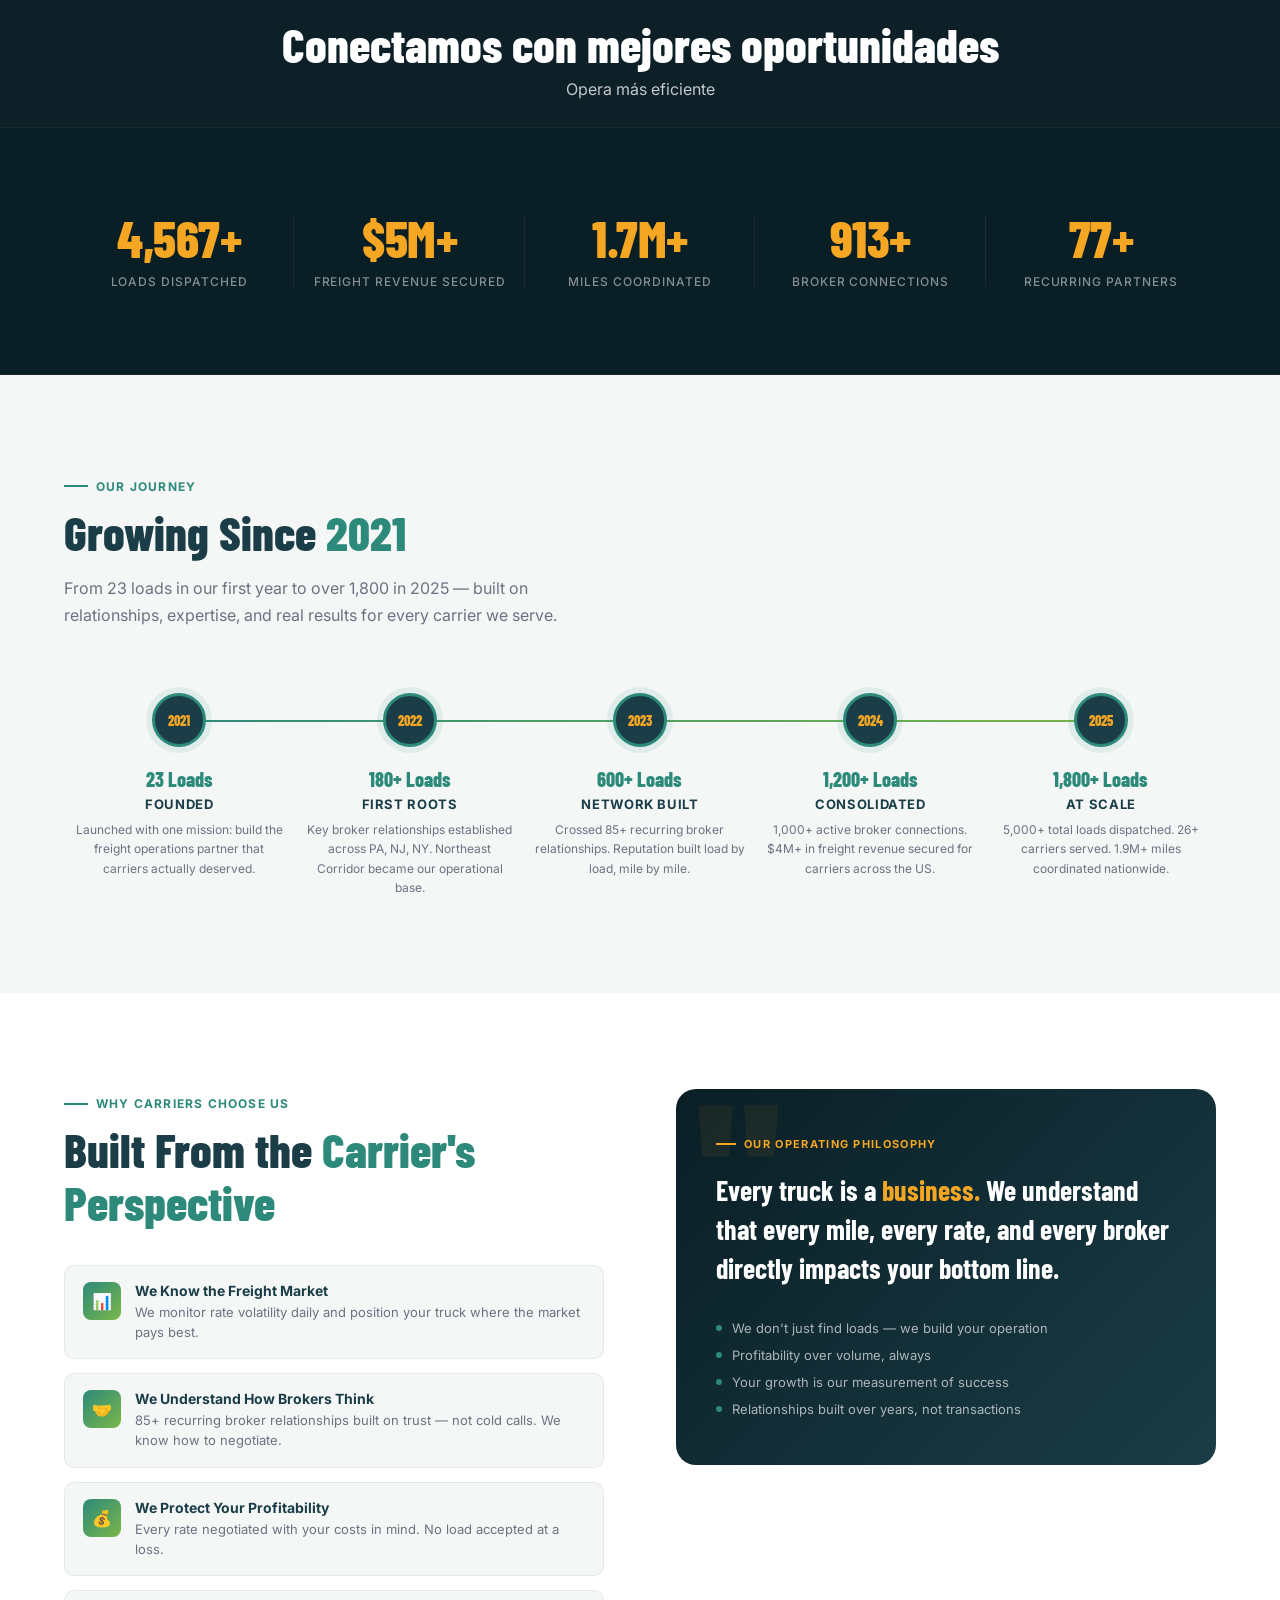
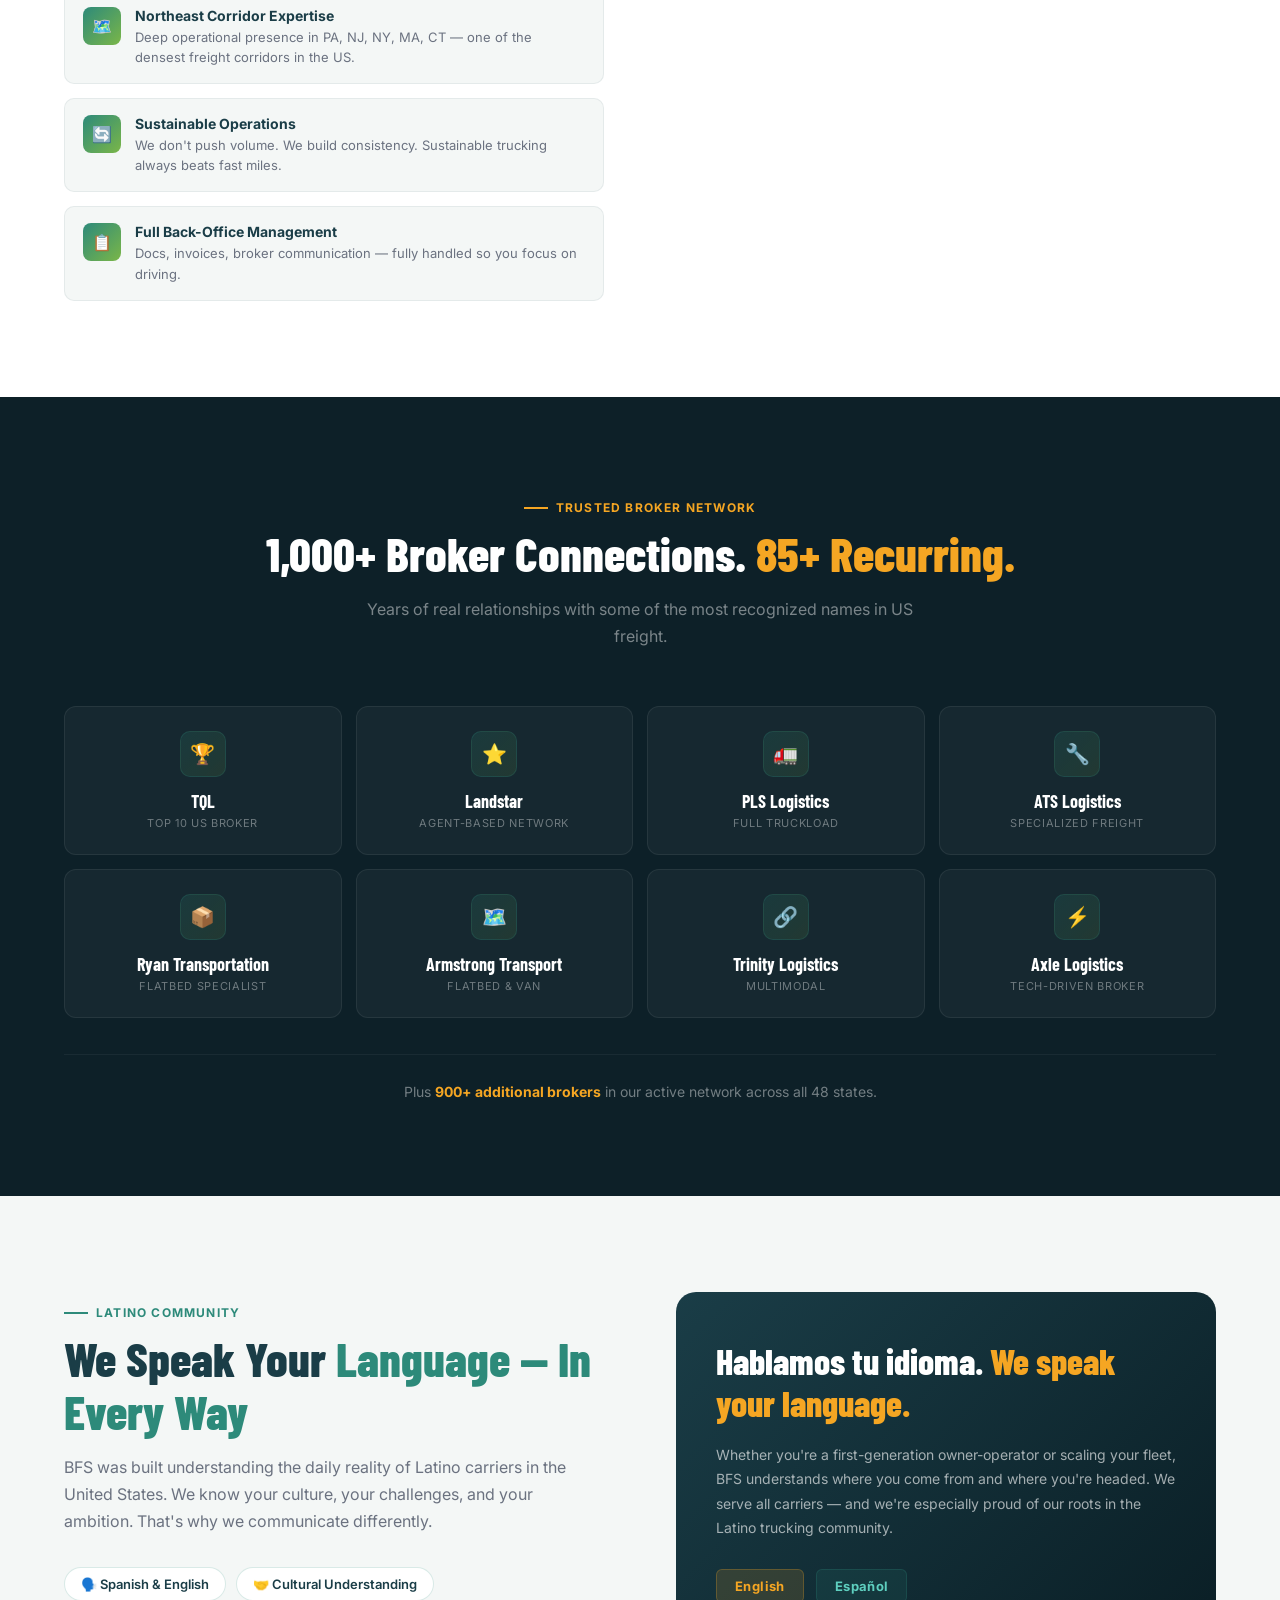
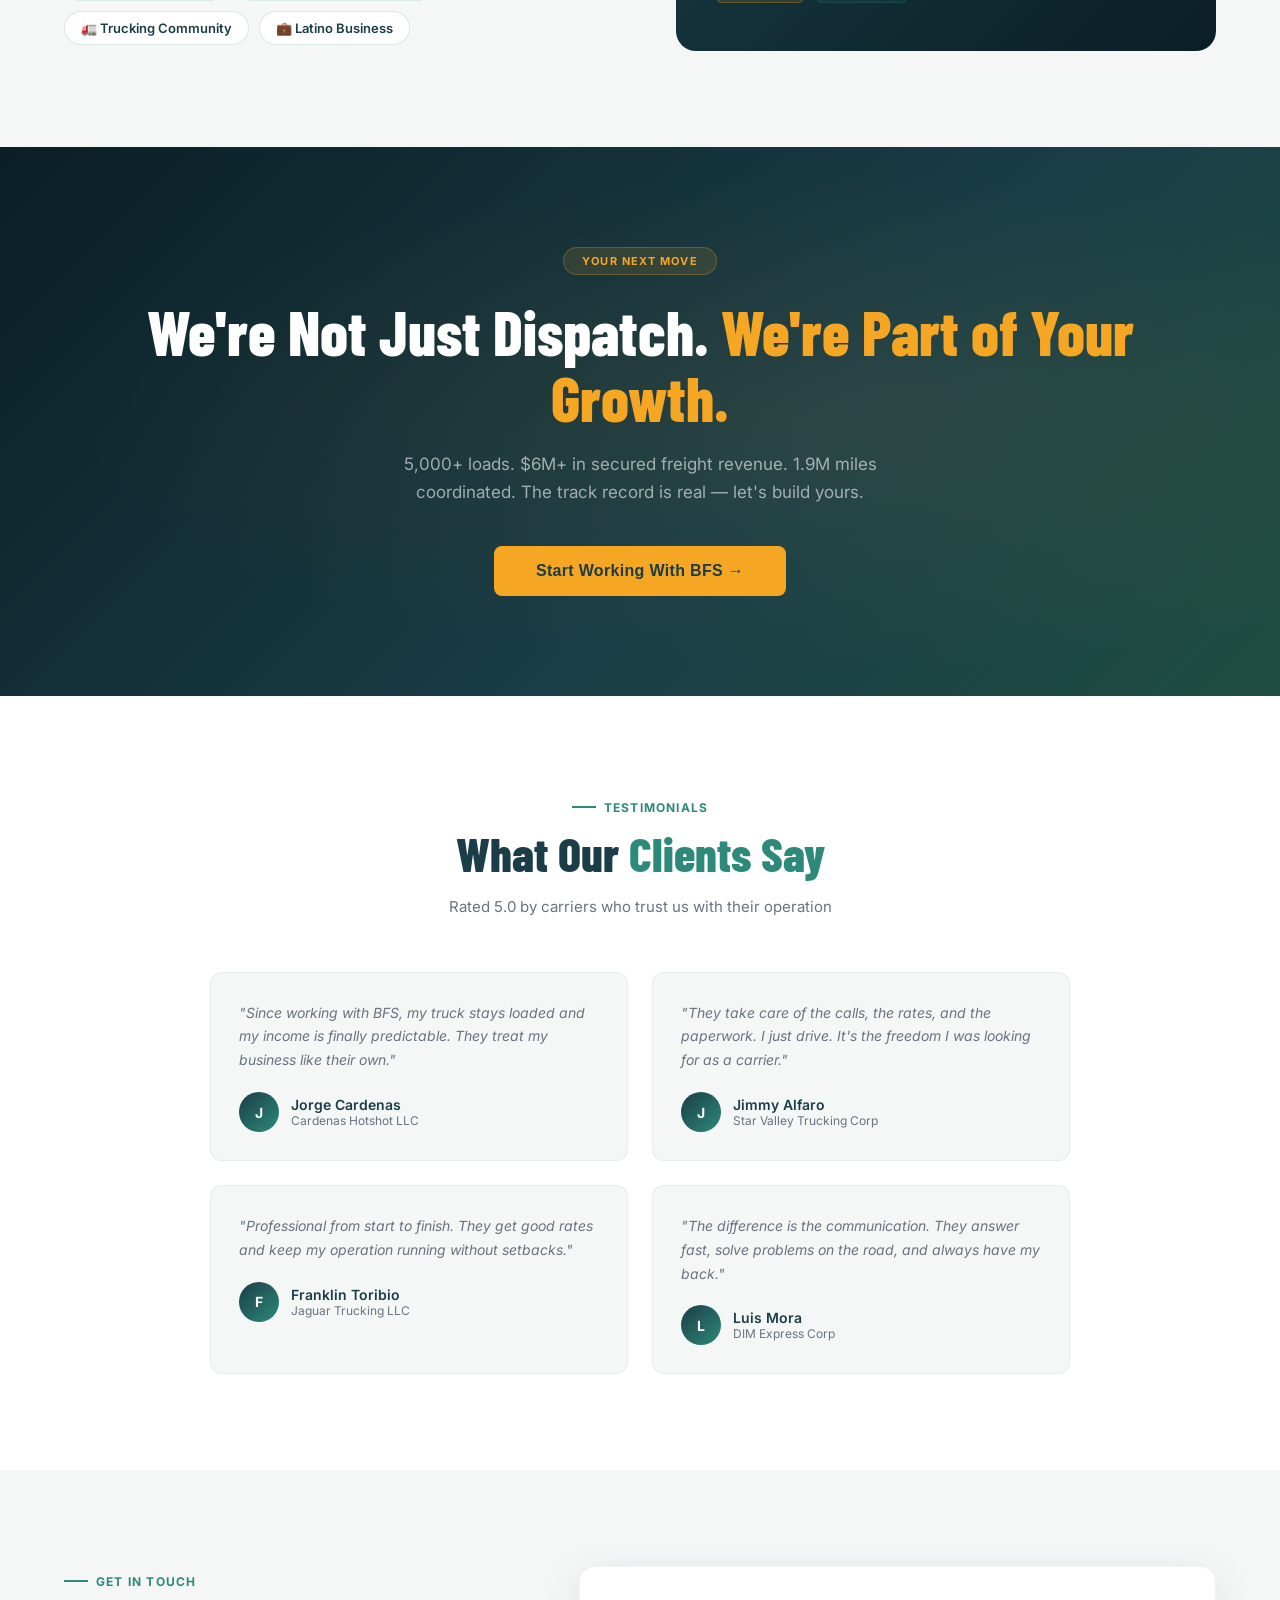
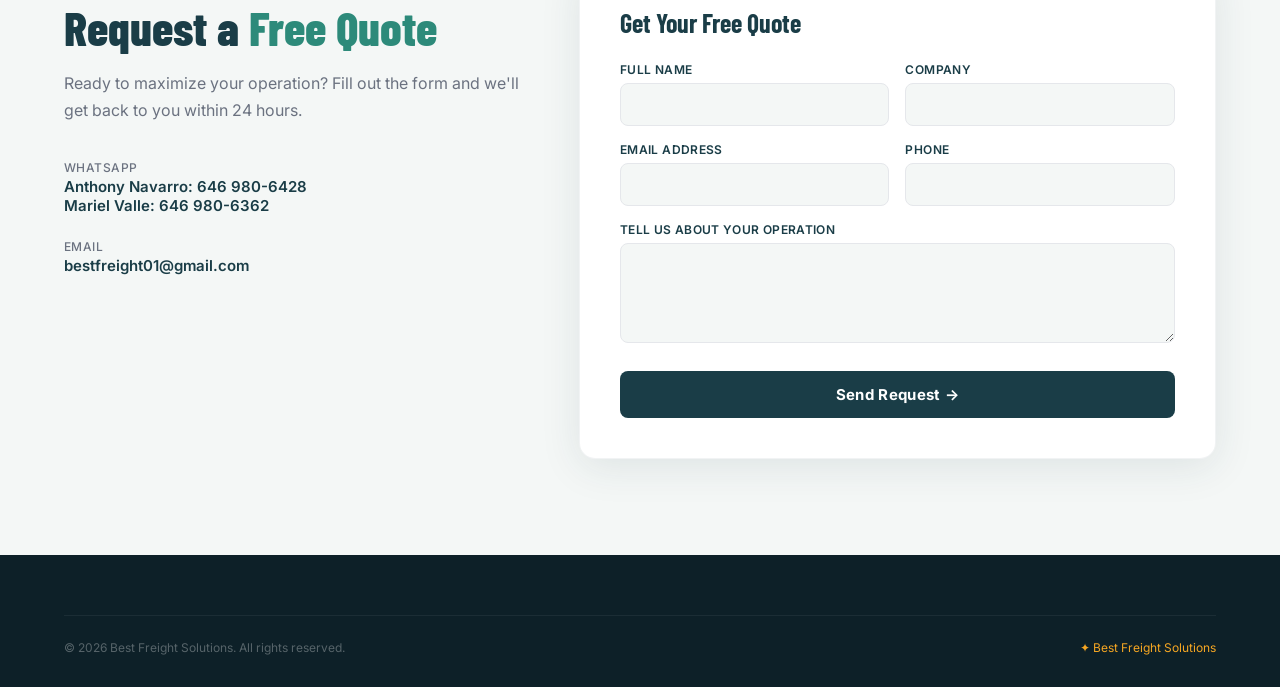
==== commit df11949e: "Add premium Authority section with animated metrics, timeline, broker network and community New #aut" ====
--- a/frontend/index.html
+++ b/frontend/index.html
@@ -15,7 +15,7 @@
   <!-- NAV -->
   <nav class="nav" id="nav">
     <div class="nav-inner">
-      <a href="#" class="nav-logo"></a>
+      <a href="#" class="nav-logo" aria-label="Best Freight Solutions — Home"></a>
       <div class="nav-links" id="nav-links"></div>
       <div class="nav-right">
         <div class="lang-toggle">
@@ -23,12 +23,12 @@
           <button class="lang-btn" data-lang-btn="es">ES</button>
         </div>
         <button class="nav-cta" id="nav-cta" data-scroll-to="contact"></button>
-        <button class="nav-toggle" id="nav-toggle" aria-label="Menu">
+        <button class="nav-toggle" id="nav-toggle" aria-label="Menu" aria-expanded="false" aria-controls="mobile-menu">
           <span></span><span></span><span></span>
         </button>
       </div>
     </div>
-    <div class="mobile-menu" id="mobile-menu">
+    <div class="mobile-menu" id="mobile-menu" aria-hidden="true">
       <div id="mobile-menu-links"></div>
       <a href="#" id="mobile-menu-cta" data-scroll-to="contact"></a>
     </div>
@@ -39,7 +39,7 @@
     <div class="hero-bg-img"></div>
     <div class="hero-accent"></div>
     <div class="hero-accent2"></div>
-    <div class="hero-inner" id="hero-inner" style="color: rgba(17, 17, 17, 0.294)">
+    <div class="hero-inner" id="hero-inner">
       <div>
         <h1 class="hero-title" id="hero-title"></h1>
         <ul id="hero-sub" style="list-style:none;margin:0 0 36px;padding:0;display:flex;flex-direction:column;gap:10px"></ul>
@@ -105,6 +105,66 @@
     <div style="font-family:'Barlow Condensed',sans-serif;font-size:clamp(28px,4vw,48px);font-weight:800;color:white;line-height:1.1;margin-bottom:8px">Conectamos con mejores oportunidades</div>
     <div style="font-size:16px;color:rgba(255,255,255,0.75)">Opera más eficiente</div>
   </div>
+
+  <!-- AUTHORITY -->
+  <section id="authority">
+    <div class="auth-stats-belt">
+      <div class="section-inner">
+        <div class="auth-stats-grid" id="auth-stats-grid"></div>
+      </div>
+    </div>
+    <div class="auth-journey-wrap">
+      <div class="section-inner">
+        <div class="auth-section-header">
+          <div class="section-label" id="auth-journey-label"></div>
+          <h2 class="section-title" id="auth-journey-title"></h2>
+          <p class="section-desc" id="auth-journey-desc"></p>
+        </div>
+        <div class="auth-timeline" id="auth-timeline"></div>
+      </div>
+    </div>
+    <div class="auth-trust-wrap">
+      <div class="section-inner">
+        <div class="auth-trust-grid">
+          <div>
+            <div class="section-label" id="auth-trust-label"></div>
+            <h2 class="section-title" id="auth-trust-title"></h2>
+            <div class="auth-trust-list" id="auth-trust-list"></div>
+          </div>
+          <div class="auth-philosophy" id="auth-philosophy"></div>
+        </div>
+      </div>
+    </div>
+    <div class="auth-brokers-wrap">
+      <div class="section-inner">
+        <div class="auth-brokers-header">
+          <div class="section-label auth-label-gold" id="auth-brokers-label"></div>
+          <h2 class="section-title auth-title-white" id="auth-brokers-title"></h2>
+          <p class="section-desc auth-desc-muted" id="auth-brokers-desc"></p>
+        </div>
+        <div class="auth-brokers-grid" id="auth-brokers-grid"></div>
+        <div class="auth-brokers-footer-row" id="auth-brokers-footer-row"></div>
+      </div>
+    </div>
+    <div class="auth-community-wrap">
+      <div class="section-inner">
+        <div class="auth-community-grid">
+          <div class="auth-community-text">
+            <div class="section-label" id="auth-comm-label"></div>
+            <h2 class="section-title" id="auth-comm-title"></h2>
+            <p class="section-desc" id="auth-comm-desc"></p>
+            <div class="auth-comm-tags" id="auth-comm-tags"></div>
+          </div>
+          <div class="auth-community-card" id="auth-comm-card"></div>
+        </div>
+      </div>
+    </div>
+    <div class="auth-cta-wrap">
+      <div class="section-inner">
+        <div class="auth-cta-inner" id="auth-cta-inner"></div>
+      </div>
+    </div>
+  </section>
 
   <!-- TESTIMONIALS -->
   <section class="testimonials" id="testimonials">
@@ -150,27 +210,27 @@
             <form id="quote-form">
               <div class="form-row">
                 <div class="form-group">
-                  <label class="form-label" id="form-label-name"></label>
-                  <input class="form-input" name="name" required/>
-                </div>
-                <div class="form-group">
-                  <label class="form-label" id="form-label-company"></label>
-                  <input class="form-input" name="company"/>
+                  <label class="form-label" id="form-label-name" for="input-name"></label>
+                  <input class="form-input" id="input-name" name="name" required/>
+                </div>
+                <div class="form-group">
+                  <label class="form-label" id="form-label-company" for="input-company"></label>
+                  <input class="form-input" id="input-company" name="company"/>
                 </div>
               </div>
               <div class="form-row">
                 <div class="form-group">
-                  <label class="form-label" id="form-label-email"></label>
-                  <input class="form-input" type="email" name="email" required/>
-                </div>
-                <div class="form-group">
-                  <label class="form-label" id="form-label-phone"></label>
-                  <input class="form-input" name="phone"/>
+                  <label class="form-label" id="form-label-email" for="input-email"></label>
+                  <input class="form-input" id="input-email" type="email" name="email" required/>
+                </div>
+                <div class="form-group">
+                  <label class="form-label" id="form-label-phone" for="input-phone"></label>
+                  <input class="form-input" id="input-phone" name="phone"/>
                 </div>
               </div>
               <div class="form-group">
-                <label class="form-label" id="form-label-message"></label>
-                <textarea class="form-textarea" name="message"></textarea>
+                <label class="form-label" id="form-label-message" for="input-message"></label>
+                <textarea class="form-textarea" id="input-message" name="message"></textarea>
               </div>
               <button type="submit" class="form-submit" id="form-submit-btn"></button>
               <div class="form-error" id="form-error" style="display:none"></div>
--- a/frontend/css/styles.css
+++ b/frontend/css/styles.css
@@ -88,6 +88,7 @@
   padding: 8px 24px 20px;
 }
 .mobile-menu a {
+  display: block;
   color: rgba(255,255,255,0.85); text-decoration: none;
   font-size: 17px; font-weight: 500; padding: 14px 0;
   border-bottom: 1px solid rgba(255,255,255,0.08);
@@ -501,3 +502,342 @@
   .form-row { grid-template-columns: 1fr; }
   .footer-grid { grid-template-columns: 1fr; }
 }
+
+/* ==============================
+   AUTHORITY SECTION
+   ============================== */
+#authority { padding: 0; }
+
+/* 1 — Stats Belt */
+.auth-stats-belt {
+  background: #0a1e25;
+  padding: 64px 0;
+  border-top: 1px solid rgba(255,255,255,0.05);
+  border-bottom: 1px solid rgba(255,255,255,0.04);
+}
+.auth-stats-grid {
+  display: grid;
+  grid-template-columns: repeat(5, 1fr);
+}
+.auth-stat-item {
+  text-align: center;
+  padding: 20px 16px;
+  position: relative;
+}
+.auth-stat-item:not(:last-child)::after {
+  content: '';
+  position: absolute;
+  right: 0; top: 20%; bottom: 20%;
+  width: 1px;
+  background: rgba(255,255,255,0.07);
+}
+.auth-stat-num {
+  font-family: 'Barlow Condensed', sans-serif;
+  font-size: clamp(38px, 4vw, 58px);
+  font-weight: 800;
+  color: var(--gold);
+  line-height: 1;
+  margin-bottom: 10px;
+  letter-spacing: -0.01em;
+}
+.auth-stat-label {
+  font-size: 12px;
+  color: rgba(255,255,255,0.5);
+  text-transform: uppercase;
+  letter-spacing: 0.08em;
+  font-weight: 500;
+  line-height: 1.45;
+}
+
+/* 2 — Journey Timeline */
+.auth-journey-wrap { background: var(--light); padding: 96px 0; }
+.auth-section-header { margin-bottom: 64px; }
+.auth-timeline {
+  position: relative;
+  display: grid;
+  grid-template-columns: repeat(5, 1fr);
+}
+.auth-timeline::before {
+  content: '';
+  position: absolute;
+  top: 27px;
+  left: 10%; right: 10%;
+  height: 2px;
+  background: linear-gradient(90deg, var(--teal), var(--green));
+  z-index: 0;
+}
+.auth-tl-item {
+  position: relative; z-index: 1;
+  display: flex; flex-direction: column;
+  align-items: center; text-align: center;
+  padding: 0 10px;
+}
+.auth-tl-dot {
+  width: 54px; height: 54px; border-radius: 50%;
+  background: var(--navy);
+  border: 3px solid var(--teal);
+  display: flex; align-items: center; justify-content: center;
+  font-family: 'Barlow Condensed', sans-serif;
+  font-size: 14px; font-weight: 800; color: var(--gold);
+  margin-bottom: 20px;
+  transition: all 0.3s;
+  box-shadow: 0 0 0 6px rgba(45,138,122,0.1);
+}
+.auth-tl-item:hover .auth-tl-dot {
+  background: var(--teal); color: white;
+  transform: scale(1.1);
+  box-shadow: 0 0 0 9px rgba(45,138,122,0.18);
+}
+.auth-tl-metric {
+  font-family: 'Barlow Condensed', sans-serif;
+  font-size: 20px; font-weight: 800;
+  color: var(--teal); margin-bottom: 5px;
+}
+.auth-tl-title {
+  font-size: 13px; font-weight: 700;
+  color: var(--navy); margin-bottom: 8px;
+  text-transform: uppercase; letter-spacing: 0.05em;
+}
+.auth-tl-desc { font-size: 12px; color: var(--text-muted); line-height: 1.6; }
+.auth-tl-body { flex: 1; }
+
+/* 3 — Trust + Philosophy */
+.auth-trust-wrap { background: var(--white); padding: 96px 0; }
+.auth-trust-grid {
+  display: grid; grid-template-columns: 1fr 1fr;
+  gap: 72px; align-items: start;
+}
+.auth-trust-list {
+  display: flex; flex-direction: column;
+  gap: 14px; margin-top: 36px;
+}
+.auth-trust-item {
+  display: flex; gap: 14px; align-items: flex-start;
+  padding: 16px 18px; border-radius: 10px;
+  border: 1px solid rgba(26,61,71,0.07);
+  background: var(--light);
+  transition: all 0.25s;
+}
+.auth-trust-item:hover {
+  border-color: rgba(45,138,122,0.22);
+  background: white;
+  transform: translateX(5px);
+  box-shadow: 0 4px 20px rgba(45,138,122,0.07);
+}
+.auth-trust-icon {
+  width: 38px; height: 38px; border-radius: 8px;
+  background: linear-gradient(135deg, var(--teal), var(--green));
+  display: flex; align-items: center; justify-content: center;
+  font-size: 16px; flex-shrink: 0;
+}
+.auth-trust-ttl {
+  font-size: 14px; font-weight: 700;
+  color: var(--navy); margin-bottom: 3px;
+}
+.auth-trust-dsc {
+  font-size: 13px; color: var(--text-muted); line-height: 1.55;
+}
+.auth-philosophy {
+  background: linear-gradient(135deg, #0a1e25 0%, #1a3d47 100%);
+  border-radius: 20px; padding: 48px 40px;
+  position: relative; overflow: hidden;
+}
+.auth-philosophy::before {
+  content: '"';
+  position: absolute; top: -28px; left: 20px;
+  font-family: 'Barlow Condensed', sans-serif;
+  font-size: 220px; font-weight: 800;
+  color: rgba(245,166,35,0.07);
+  line-height: 1; pointer-events: none;
+}
+.auth-phil-label {
+  font-size: 11px; font-weight: 700; color: var(--gold);
+  text-transform: uppercase; letter-spacing: 0.12em;
+  margin-bottom: 20px;
+  display: flex; align-items: center; gap: 8px;
+}
+.auth-phil-label::before {
+  content: ''; display: inline-block;
+  width: 20px; height: 2px; background: var(--gold);
+}
+.auth-phil-text {
+  font-family: 'Barlow Condensed', sans-serif;
+  font-size: clamp(20px, 2.2vw, 28px);
+  font-weight: 700; color: white;
+  line-height: 1.4; margin-bottom: 32px;
+}
+.auth-phil-text span { color: var(--gold); }
+.auth-phil-items { display: flex; flex-direction: column; gap: 11px; }
+.auth-phil-item {
+  display: flex; align-items: center; gap: 10px;
+  font-size: 13px; color: rgba(255,255,255,0.65);
+}
+.auth-phil-item::before {
+  content: '';
+  width: 6px; height: 6px; border-radius: 50%;
+  background: var(--teal); flex-shrink: 0;
+}
+
+/* 4 — Broker Network */
+.auth-brokers-wrap { background: #0d2028; padding: 96px 0; }
+.auth-brokers-header { text-align: center; margin-bottom: 56px; }
+.auth-label-gold { color: var(--gold) !important; }
+.auth-label-gold::before { background: var(--gold) !important; }
+.auth-title-white { color: white !important; }
+.auth-desc-muted { color: rgba(255,255,255,0.45) !important; margin: 0 auto; }
+.auth-brokers-grid {
+  display: grid; grid-template-columns: repeat(4, 1fr); gap: 14px;
+}
+.auth-broker-card {
+  background: rgba(255,255,255,0.04);
+  border: 1px solid rgba(255,255,255,0.07);
+  border-radius: 12px; padding: 24px 18px;
+  text-align: center; transition: all 0.3s; cursor: default;
+}
+.auth-broker-card:hover {
+  background: rgba(255,255,255,0.08);
+  border-color: rgba(245,166,35,0.22);
+  transform: translateY(-4px);
+  box-shadow: 0 14px 36px rgba(0,0,0,0.35);
+}
+.auth-broker-icon {
+  width: 46px; height: 46px; border-radius: 10px;
+  background: linear-gradient(135deg, rgba(45,138,122,0.18), rgba(122,182,72,0.12));
+  border: 1px solid rgba(45,138,122,0.22);
+  display: flex; align-items: center; justify-content: center;
+  font-size: 20px; margin: 0 auto 13px;
+}
+.auth-broker-name {
+  font-family: 'Barlow Condensed', sans-serif;
+  font-size: 18px; font-weight: 700; color: white; margin-bottom: 4px;
+}
+.auth-broker-type {
+  font-size: 11px; color: rgba(255,255,255,0.38);
+  text-transform: uppercase; letter-spacing: 0.06em;
+}
+.auth-brokers-footer-row {
+  text-align: center; margin-top: 36px;
+  padding-top: 28px;
+  border-top: 1px solid rgba(255,255,255,0.05);
+  font-size: 14px; color: rgba(255,255,255,0.42);
+}
+.auth-brokers-footer-row strong { color: var(--gold); }
+
+/* 5 — Community */
+.auth-community-wrap { background: var(--light); padding: 96px 0; }
+.auth-community-grid {
+  display: grid; grid-template-columns: 1fr 1fr;
+  gap: 72px; align-items: center;
+}
+.auth-comm-tags {
+  display: flex; flex-wrap: wrap; gap: 10px; margin-top: 32px;
+}
+.auth-comm-tag {
+  display: inline-flex; align-items: center; gap: 6px;
+  background: white; border: 1.5px solid rgba(45,138,122,0.18);
+  border-radius: 30px; padding: 8px 16px;
+  font-size: 13px; font-weight: 600; color: var(--navy);
+  transition: all 0.2s;
+}
+.auth-comm-tag:hover {
+  background: var(--teal); color: white; border-color: var(--teal);
+}
+.auth-community-card {
+  background: linear-gradient(135deg, #1a3d47 0%, #0a1e25 100%);
+  border-radius: 20px; padding: 48px 40px;
+  position: relative; overflow: hidden;
+}
+.auth-comm-heading {
+  font-family: 'Barlow Condensed', sans-serif;
+  font-size: clamp(26px, 2.8vw, 38px);
+  font-weight: 800; color: white;
+  line-height: 1.15; margin-bottom: 20px;
+}
+.auth-comm-heading span { color: var(--gold); }
+.auth-comm-body {
+  font-size: 14px; color: rgba(255,255,255,0.62);
+  line-height: 1.75; margin-bottom: 28px;
+}
+.auth-comm-langs { display: flex; gap: 12px; flex-wrap: wrap; }
+.auth-comm-lang {
+  padding: 8px 18px; border-radius: 6px;
+  font-size: 13px; font-weight: 700; letter-spacing: 0.03em;
+}
+.auth-comm-lang.en {
+  background: rgba(245,166,35,0.14); color: var(--gold);
+  border: 1px solid rgba(245,166,35,0.24);
+}
+.auth-comm-lang.es {
+  background: rgba(45,138,122,0.14); color: #5ecfbf;
+  border: 1px solid rgba(45,138,122,0.24);
+}
+
+/* 6 — Final CTA */
+.auth-cta-wrap {
+  background: linear-gradient(135deg, #0a1e25 0%, #1a3d47 60%, #1e4d40 100%);
+  padding: 100px 0; position: relative; overflow: hidden;
+}
+.auth-cta-wrap::before {
+  content: '';
+  position: absolute; inset: 0;
+  background: radial-gradient(ellipse at 65% 50%, rgba(245,166,35,0.08) 0%, transparent 65%);
+}
+.auth-cta-inner {
+  text-align: center; position: relative; z-index: 1;
+}
+.auth-cta-pill {
+  display: inline-flex; align-items: center; gap: 8px;
+  background: rgba(245,166,35,0.12);
+  border: 1px solid rgba(245,166,35,0.26);
+  color: var(--gold); padding: 6px 18px; border-radius: 20px;
+  font-size: 11px; font-weight: 700;
+  letter-spacing: 0.1em; text-transform: uppercase; margin-bottom: 24px;
+}
+.auth-cta-heading {
+  font-family: 'Barlow Condensed', sans-serif;
+  font-size: clamp(34px, 5vw, 62px);
+  font-weight: 800; color: white;
+  line-height: 1.06; margin-bottom: 20px;
+}
+.auth-cta-heading span { color: var(--gold); }
+.auth-cta-sub {
+  font-size: 17px; color: rgba(255,255,255,0.58);
+  max-width: 560px; margin: 0 auto 40px; line-height: 1.65;
+}
+.auth-cta-btn {
+  display: inline-block;
+  background: var(--gold); color: var(--navy);
+  padding: 16px 42px; border-radius: 8px;
+  font-size: 16px; font-weight: 800; letter-spacing: 0.02em;
+  text-decoration: none; border: none; cursor: pointer;
+  transition: all 0.2s;
+}
+.auth-cta-btn:hover {
+  background: #ffc04a; transform: translateY(-2px);
+  box-shadow: 0 14px 36px rgba(245,166,35,0.38);
+}
+
+/* Authority Responsive */
+@media (max-width: 1000px) {
+  .auth-stats-grid { grid-template-columns: repeat(3, 1fr); }
+  .auth-stat-item:nth-child(3)::after,
+  .auth-stat-item:nth-child(6)::after { display: none; }
+  .auth-timeline { grid-template-columns: 1fr; }
+  .auth-timeline::before { display: none; }
+  .auth-tl-item {
+    flex-direction: row; align-items: flex-start;
+    text-align: left; padding: 20px 0;
+    border-bottom: 1px solid rgba(26,61,71,0.08); gap: 20px;
+  }
+  .auth-tl-dot { margin-bottom: 0; flex-shrink: 0; }
+  .auth-trust-grid,
+  .auth-community-grid { grid-template-columns: 1fr; gap: 40px; }
+  .auth-brokers-grid { grid-template-columns: repeat(2, 1fr); }
+}
+@media (max-width: 600px) {
+  .auth-stats-grid { grid-template-columns: repeat(2, 1fr); }
+  .auth-stat-item:nth-child(odd)::after { display: none; }
+  .auth-brokers-grid { grid-template-columns: repeat(2, 1fr); }
+  .auth-philosophy { padding: 36px 28px; }
+  .auth-community-card { padding: 36px 28px; }
+}
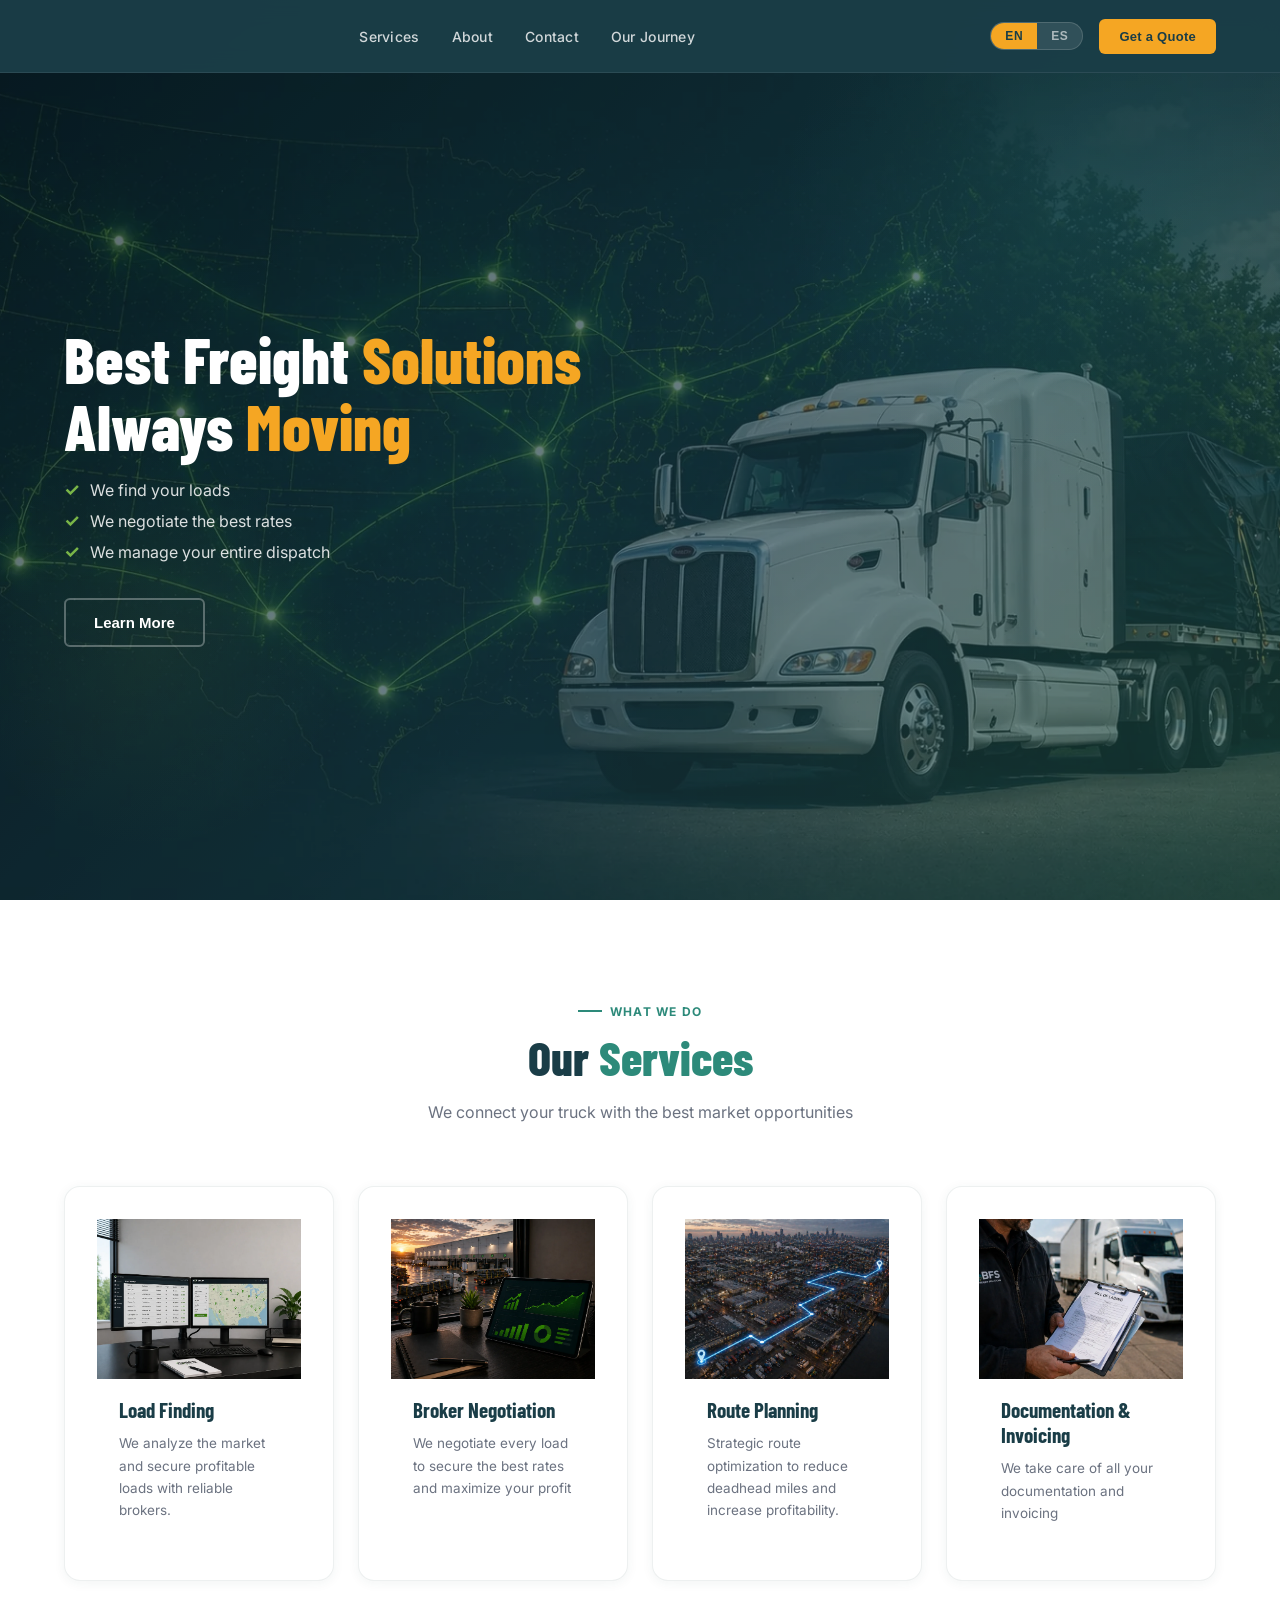
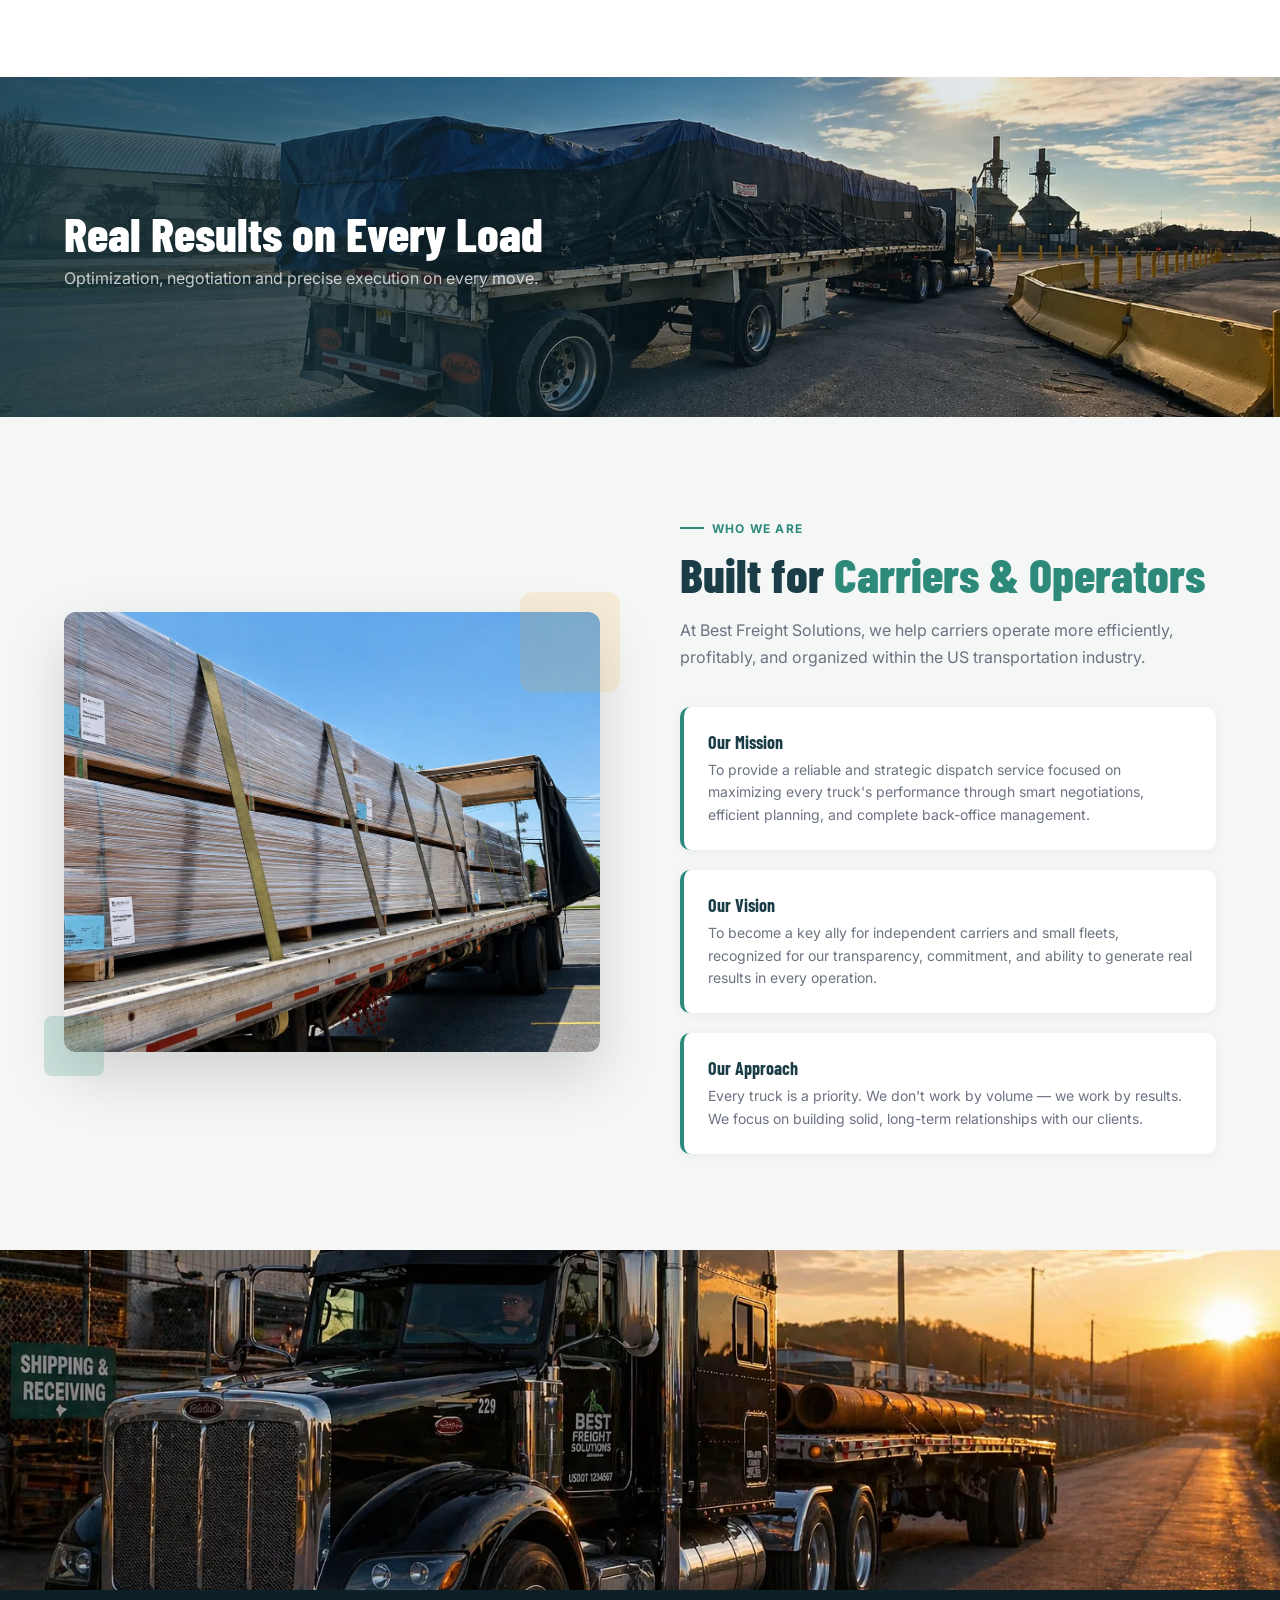
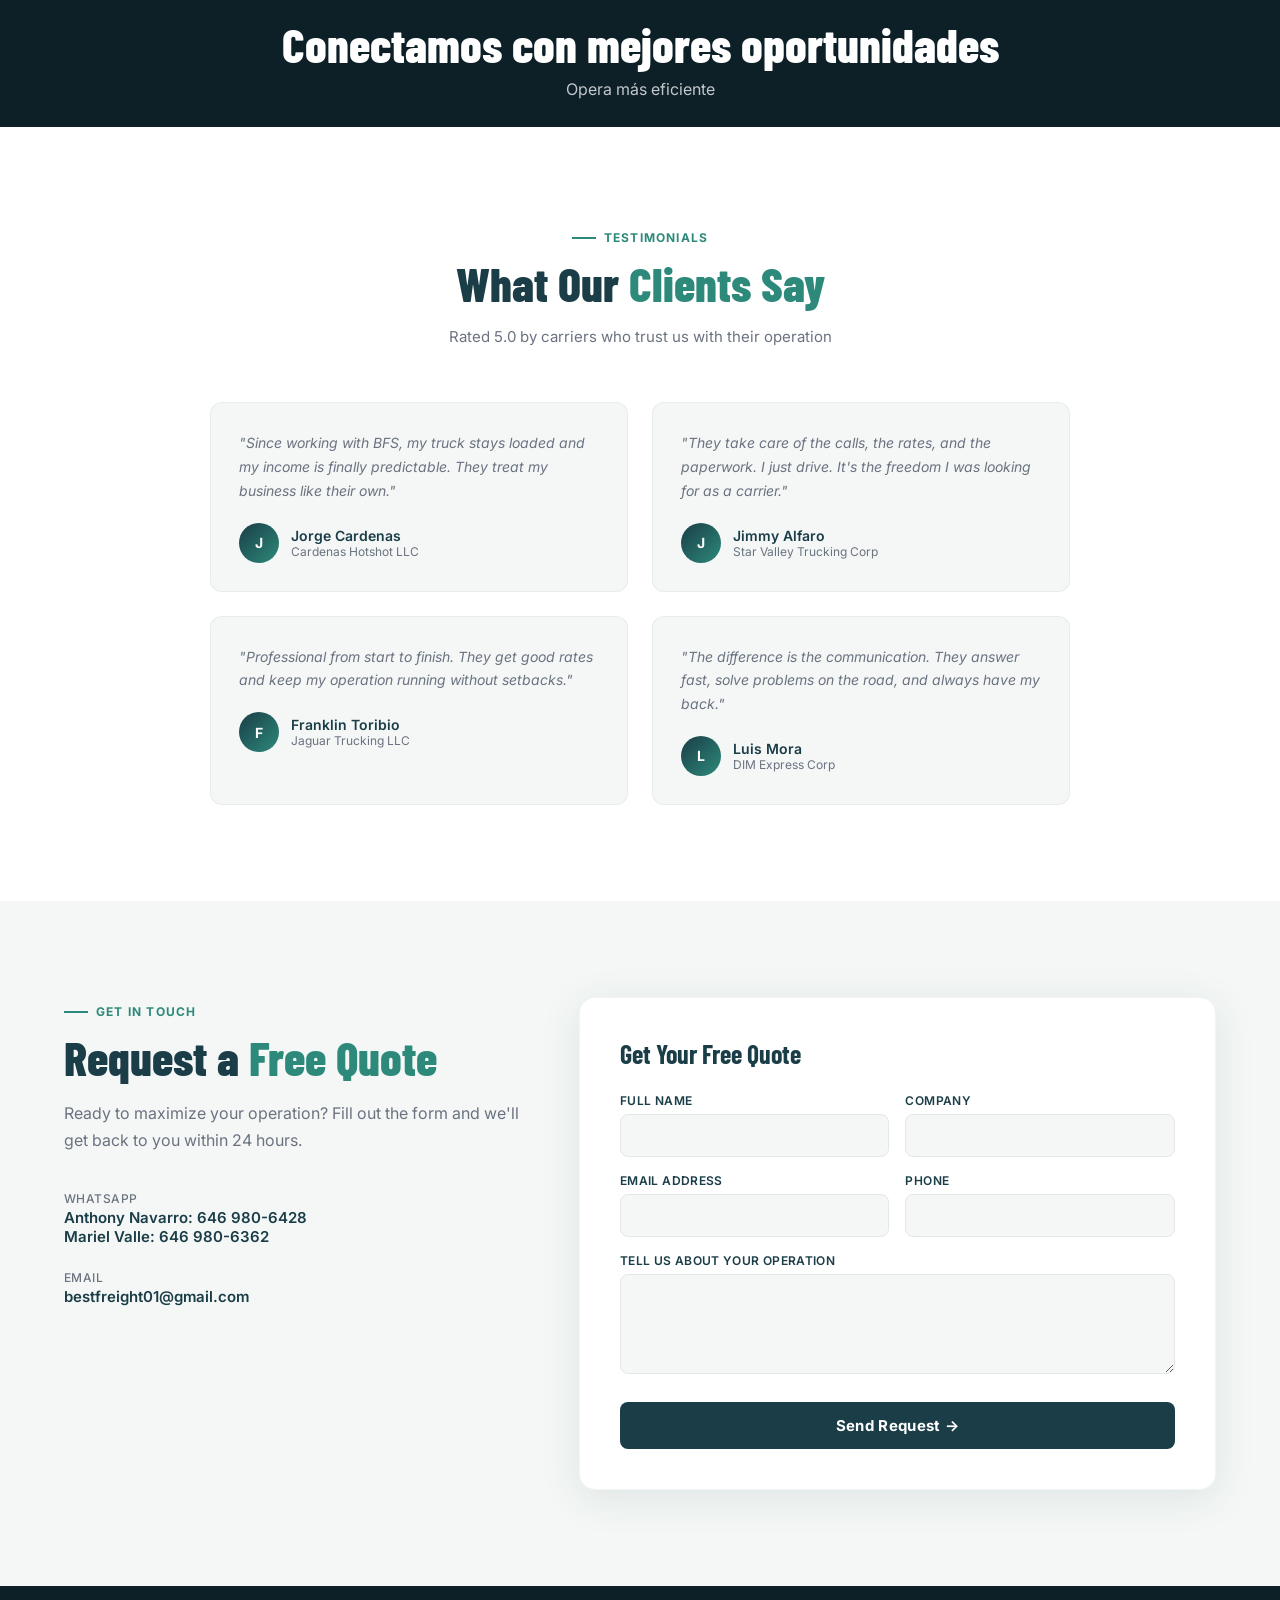
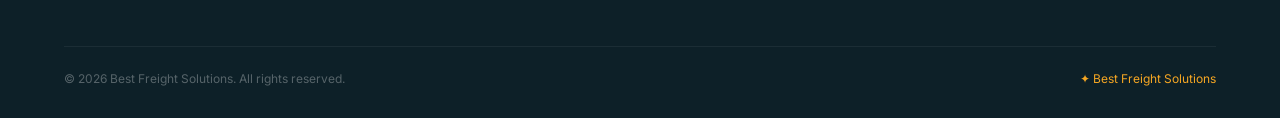
==== commit 2b65a547: "Move Authority section to dedicated /our-journey page - Created frontend/our-journey.html with page " ====
--- a/frontend/index.html
+++ b/frontend/index.html
@@ -106,66 +106,6 @@
     <div style="font-size:16px;color:rgba(255,255,255,0.75)">Opera más eficiente</div>
   </div>
 
-  <!-- AUTHORITY -->
-  <section id="authority">
-    <div class="auth-stats-belt">
-      <div class="section-inner">
-        <div class="auth-stats-grid" id="auth-stats-grid"></div>
-      </div>
-    </div>
-    <div class="auth-journey-wrap">
-      <div class="section-inner">
-        <div class="auth-section-header">
-          <div class="section-label" id="auth-journey-label"></div>
-          <h2 class="section-title" id="auth-journey-title"></h2>
-          <p class="section-desc" id="auth-journey-desc"></p>
-        </div>
-        <div class="auth-timeline" id="auth-timeline"></div>
-      </div>
-    </div>
-    <div class="auth-trust-wrap">
-      <div class="section-inner">
-        <div class="auth-trust-grid">
-          <div>
-            <div class="section-label" id="auth-trust-label"></div>
-            <h2 class="section-title" id="auth-trust-title"></h2>
-            <div class="auth-trust-list" id="auth-trust-list"></div>
-          </div>
-          <div class="auth-philosophy" id="auth-philosophy"></div>
-        </div>
-      </div>
-    </div>
-    <div class="auth-brokers-wrap">
-      <div class="section-inner">
-        <div class="auth-brokers-header">
-          <div class="section-label auth-label-gold" id="auth-brokers-label"></div>
-          <h2 class="section-title auth-title-white" id="auth-brokers-title"></h2>
-          <p class="section-desc auth-desc-muted" id="auth-brokers-desc"></p>
-        </div>
-        <div class="auth-brokers-grid" id="auth-brokers-grid"></div>
-        <div class="auth-brokers-footer-row" id="auth-brokers-footer-row"></div>
-      </div>
-    </div>
-    <div class="auth-community-wrap">
-      <div class="section-inner">
-        <div class="auth-community-grid">
-          <div class="auth-community-text">
-            <div class="section-label" id="auth-comm-label"></div>
-            <h2 class="section-title" id="auth-comm-title"></h2>
-            <p class="section-desc" id="auth-comm-desc"></p>
-            <div class="auth-comm-tags" id="auth-comm-tags"></div>
-          </div>
-          <div class="auth-community-card" id="auth-comm-card"></div>
-        </div>
-      </div>
-    </div>
-    <div class="auth-cta-wrap">
-      <div class="section-inner">
-        <div class="auth-cta-inner" id="auth-cta-inner"></div>
-      </div>
-    </div>
-  </section>
-
   <!-- TESTIMONIALS -->
   <section class="testimonials" id="testimonials">
     <div class="section-inner">
--- a/frontend/css/styles.css
+++ b/frontend/css/styles.css
@@ -841,3 +841,38 @@
   .auth-philosophy { padding: 36px 28px; }
   .auth-community-card { padding: 36px 28px; }
 }
+
+/* ── Journey Page ── */
+.journey-page-hero {
+  background: linear-gradient(135deg, #0a1e25 0%, #1a3d47 60%, #1e4d40 100%);
+  padding: 140px 0 80px;
+  position: relative;
+  overflow: hidden;
+}
+.journey-page-hero::before {
+  content: '';
+  position: absolute; inset: 0;
+  background: radial-gradient(ellipse at 80% 50%, rgba(45,138,122,0.12) 0%, transparent 65%);
+}
+.journey-hero-accent {
+  position: absolute; right: -80px; top: -80px;
+  width: 500px; height: 500px; border-radius: 50%;
+  background: radial-gradient(circle, rgba(245,166,35,0.06) 0%, transparent 70%);
+}
+.journey-hero-inner { position: relative; z-index: 1; }
+.journey-page-title {
+  font-family: 'Barlow Condensed', sans-serif;
+  font-size: clamp(36px, 5vw, 64px);
+  font-weight: 800;
+  color: white;
+  line-height: 1.05;
+  margin-bottom: 16px;
+}
+.journey-page-title span { color: var(--gold); }
+.journey-hero-desc {
+  color: rgba(255,255,255,0.6) !important;
+  max-width: 600px;
+  font-size: 17px;
+}
+.nav-link-active { color: var(--gold) !important; }
+.nav-link-active::after { transform: scaleX(1) !important; background: var(--gold) !important; }
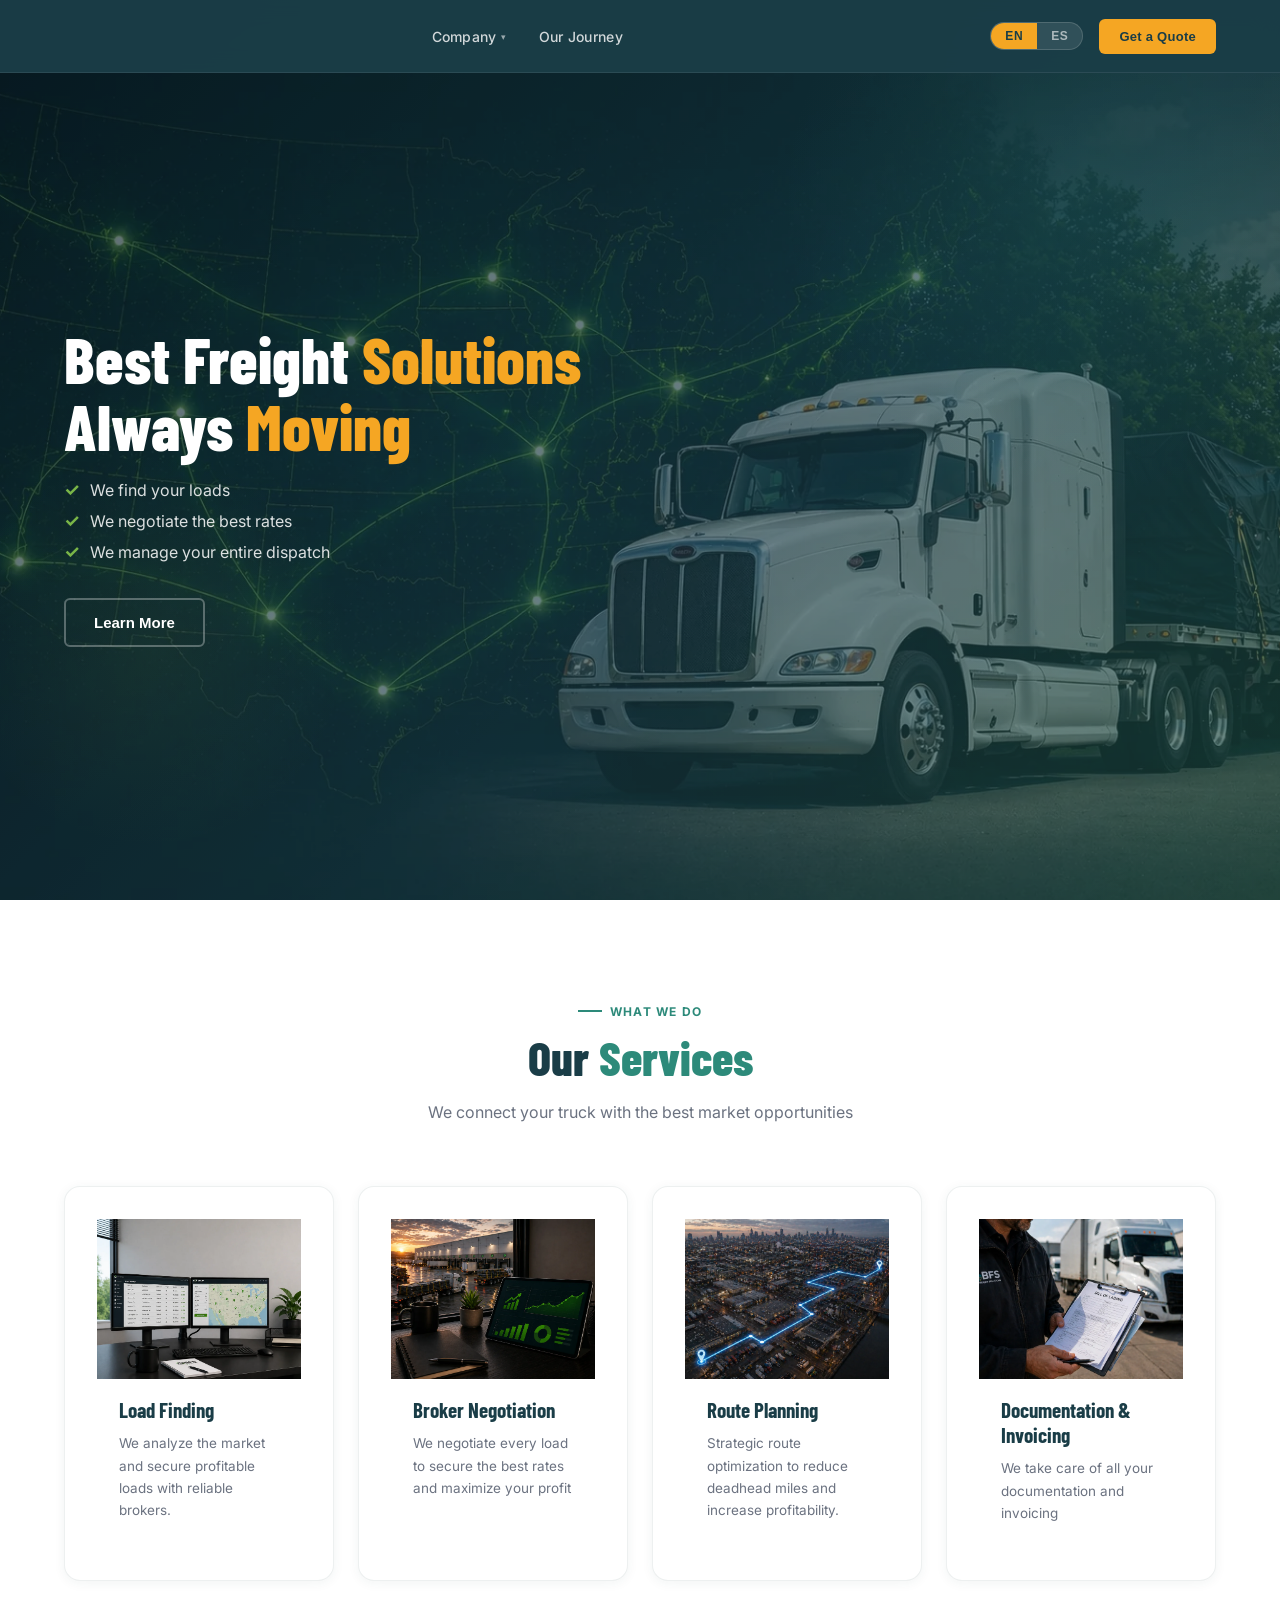
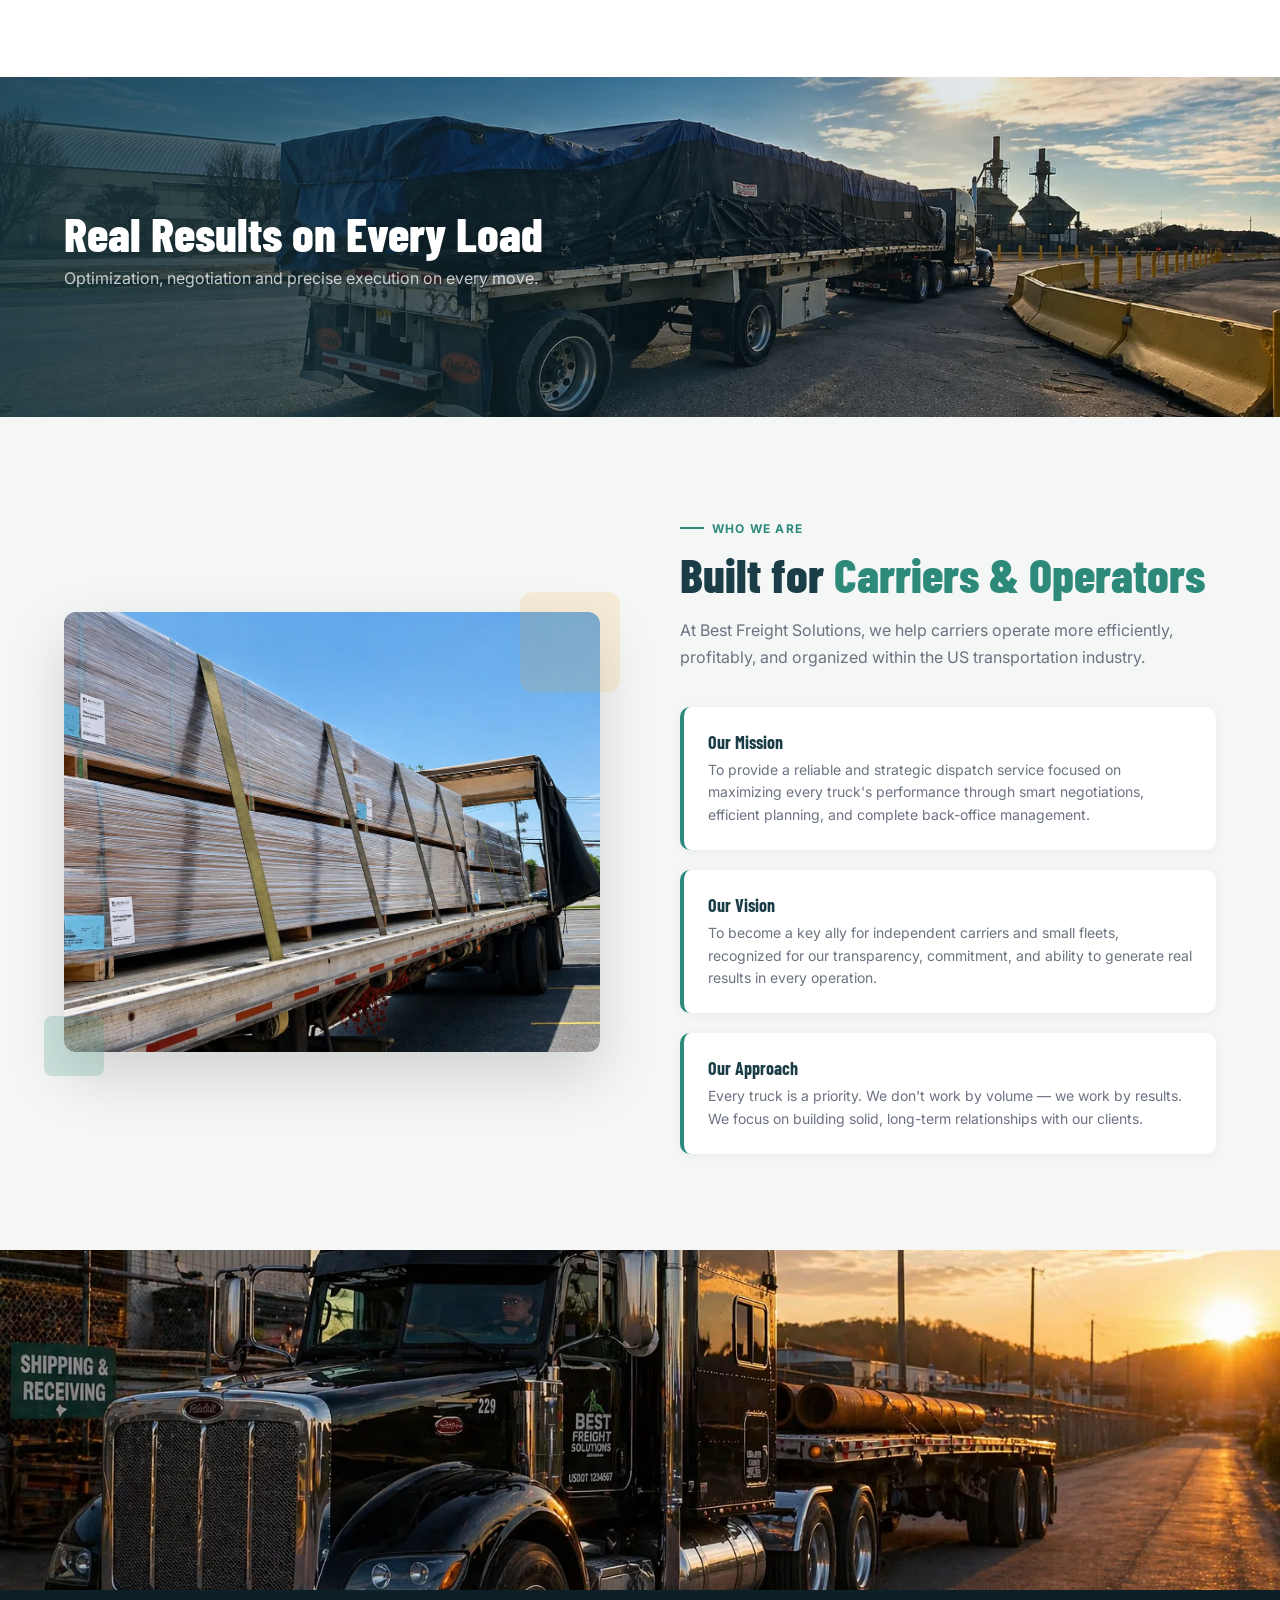
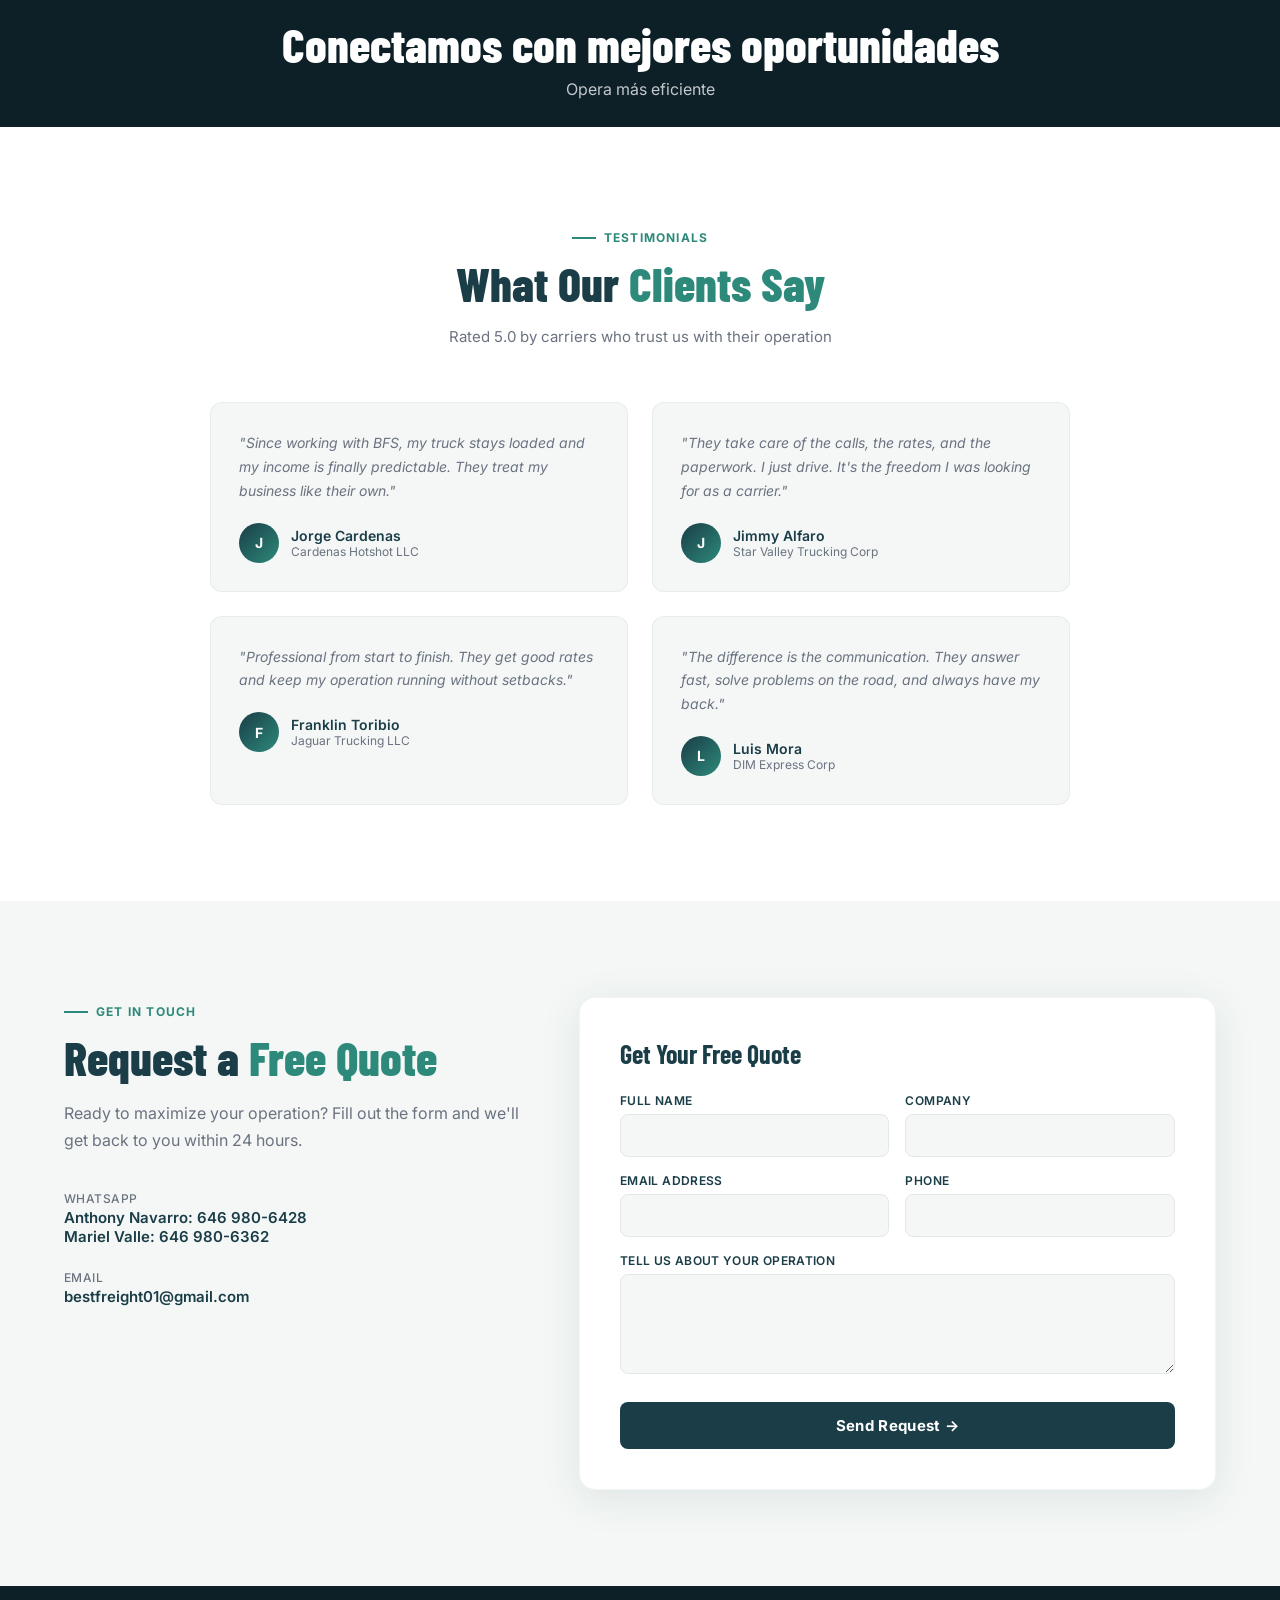
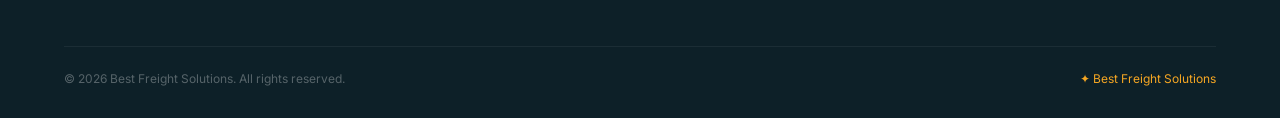
==== commit c290e325: "Add BFS logo favicon: ICO + PNG variants + Apple Touch Icon Co-Authored-By: Claude Opus 4.8 <noreply" ====
--- a/frontend/index.html
+++ b/frontend/index.html
@@ -7,6 +7,10 @@
   <link rel="preconnect" href="https://fonts.googleapis.com"/>
   <link rel="preconnect" href="https://fonts.gstatic.com" crossorigin/>
   <link href="https://fonts.googleapis.com/css2?family=Barlow+Condensed:wght@400;600;700;800&family=Inter:wght@300;400;500;600&display=swap" rel="stylesheet"/>
+  <link rel="icon" type="image/x-icon" href="/favicon.ico"/>
+  <link rel="icon" type="image/png" sizes="32x32" href="/favicon-32x32.png"/>
+  <link rel="icon" type="image/png" sizes="16x16" href="/favicon-16x16.png"/>
+  <link rel="apple-touch-icon" sizes="180x180" href="/apple-touch-icon.png"/>
   <link rel="stylesheet" href="css/styles.css"/>
 </head>
 <body>
--- a/frontend/css/styles.css
+++ b/frontend/css/styles.css
@@ -550,7 +550,32 @@
 }
 
 /* 2 — Journey Timeline */
-.auth-journey-wrap { background: var(--light); padding: 96px 0; }
+.auth-journey-wrap {
+  background-image: url('../images/our-journey-timeline.png');
+  background-size: cover;
+  background-position: center center;
+  background-repeat: no-repeat;
+  padding: 96px 0;
+  position: relative;
+}
+.auth-journey-wrap::before {
+  content: '';
+  position: absolute; inset: 0;
+  background: linear-gradient(
+    135deg,
+    rgba(10,30,37,0.88) 0%,
+    rgba(10,30,37,0.72) 55%,
+    rgba(10,30,37,0.82) 100%
+  );
+  z-index: 0;
+}
+.auth-journey-wrap .section-inner { position: relative; z-index: 1; }
+.auth-journey-wrap .section-title { color: #fff; }
+.auth-journey-wrap .section-desc { color: rgba(255,255,255,0.65); }
+.auth-journey-wrap .section-label { color: var(--gold); }
+.auth-journey-wrap .section-label::before { background: var(--gold); }
+.auth-journey-wrap .auth-tl-title { color: rgba(255,255,255,0.92); }
+.auth-journey-wrap .auth-tl-desc  { color: rgba(255,255,255,0.60); }
 .auth-section-header { margin-bottom: 64px; }
 .auth-timeline {
   position: relative;
@@ -691,7 +716,7 @@
 .auth-broker-card {
   background: rgba(255,255,255,0.04);
   border: 1px solid rgba(255,255,255,0.07);
-  border-radius: 12px; padding: 24px 18px;
+  border-radius: 12px; padding: 20px 16px 18px;
   text-align: center; transition: all 0.3s; cursor: default;
 }
 .auth-broker-card:hover {
@@ -700,20 +725,28 @@
   transform: translateY(-4px);
   box-shadow: 0 14px 36px rgba(0,0,0,0.35);
 }
-.auth-broker-icon {
-  width: 46px; height: 46px; border-radius: 10px;
-  background: linear-gradient(135deg, rgba(45,138,122,0.18), rgba(122,182,72,0.12));
-  border: 1px solid rgba(45,138,122,0.22);
+.auth-broker-logo {
+  height: 70px;
   display: flex; align-items: center; justify-content: center;
-  font-size: 20px; margin: 0 auto 13px;
+  margin: 0 auto 12px;
+  padding: 8px 14px;
+  background: #ffffff;
+  border-radius: 10px;
+  overflow: hidden;
+}
+.auth-broker-logo img {
+  max-height: 38px; max-width: 100%;
+  width: auto; height: auto;
+  object-fit: contain; display: block;
+}
+.auth-broker-logo img[data-logo="landstar"],
+.auth-broker-logo img[data-logo="armstrong"],
+.auth-broker-logo img[data-logo="pls"] {
+  max-height: 52px;
 }
 .auth-broker-name {
   font-family: 'Barlow Condensed', sans-serif;
-  font-size: 18px; font-weight: 700; color: white; margin-bottom: 4px;
-}
-.auth-broker-type {
-  font-size: 11px; color: rgba(255,255,255,0.38);
-  text-transform: uppercase; letter-spacing: 0.06em;
+  font-size: 17px; font-weight: 700; color: white; margin: 0;
 }
 .auth-brokers-footer-row {
   text-align: center; margin-top: 36px;
@@ -827,7 +860,7 @@
   .auth-tl-item {
     flex-direction: row; align-items: flex-start;
     text-align: left; padding: 20px 0;
-    border-bottom: 1px solid rgba(26,61,71,0.08); gap: 20px;
+    border-bottom: 1px solid rgba(255,255,255,0.10); gap: 20px;
   }
   .auth-tl-dot { margin-bottom: 0; flex-shrink: 0; }
   .auth-trust-grid,
@@ -836,30 +869,165 @@
 }
 @media (max-width: 600px) {
   .auth-stats-grid { grid-template-columns: repeat(2, 1fr); }
-  .auth-stat-item:nth-child(odd)::after { display: none; }
+  .auth-stat-item:nth-child(even)::after { display: none; }
   .auth-brokers-grid { grid-template-columns: repeat(2, 1fr); }
   .auth-philosophy { padding: 36px 28px; }
   .auth-community-card { padding: 36px 28px; }
 }
 
+/* ── Loads Gallery ── */
+/* Loads gallery is now first inside #authority — needs nav clearance */
+#authority { padding-top: 0; }
+.loads-gallery-wrap {
+  background: var(--white);
+  padding: 100px 0 80px;
+  border-top: none;
+}
+.loads-gallery-inner {
+  display: flex;
+  flex-direction: column;
+  gap: 48px;
+}
+.loads-gallery-text {
+  text-align: center;
+  max-width: 760px;
+  margin: 0 auto;
+}
+.loads-gallery-text .section-label {
+  justify-content: center;
+}
+.loads-gallery-text .section-desc {
+  max-width: 620px;
+  margin-left: auto;
+  margin-right: auto;
+}
+.loads-counter {
+  display: inline-flex;
+  align-items: center;
+  margin-top: 20px;
+  font-size: 13px; font-weight: 600;
+  color: var(--text-muted); letter-spacing: 0.06em;
+  background: var(--light);
+  padding: 6px 18px; border-radius: 20px;
+}
+.loads-counter span { color: var(--navy); font-weight: 700; }
+.loads-slider-wrap {
+  position: relative;
+  padding: 0 48px;
+}
+.loads-slider {
+  position: relative;
+  border-radius: 20px;
+  overflow: hidden;
+  box-shadow: 0 28px 72px rgba(26,61,71,0.20);
+  background: #0a1e25;
+  line-height: 0;
+}
+.loads-track {
+  display: flex;
+  will-change: transform;
+}
+.loads-slide {
+  min-width: 100%; width: 100%;
+  height: auto; display: block; object-fit: cover;
+}
+.loads-arrow {
+  position: absolute; top: 50%; transform: translateY(-50%);
+  width: 48px; height: 48px; border-radius: 50%;
+  background: var(--navy); border: 2px solid rgba(255,255,255,0.12);
+  color: white; font-size: 20px; cursor: pointer;
+  display: flex; align-items: center; justify-content: center;
+  transition: all 0.22s; z-index: 10;
+  box-shadow: 0 8px 24px rgba(26,61,71,0.30);
+  line-height: 1;
+}
+.loads-arrow:hover {
+  background: var(--gold); border-color: var(--gold); color: var(--navy);
+  box-shadow: 0 10px 28px rgba(245,166,35,0.35);
+  transform: translateY(-50%) scale(1.08);
+}
+.loads-prev { left: 0; }
+.loads-next { right: 0; }
+.loads-dots {
+  position: absolute; bottom: 18px; left: 50%; transform: translateX(-50%);
+  display: flex; gap: 9px; z-index: 10;
+}
+.loads-dot {
+  width: 9px; height: 9px; border-radius: 50%;
+  background: rgba(255,255,255,0.35); cursor: pointer;
+  transition: all 0.22s; border: none; padding: 0;
+}
+.loads-dot.active { background: var(--gold); transform: scale(1.35); }
+@media (max-width: 768px) {
+  .loads-gallery-wrap { padding: 88px 0 0; }
+  .loads-gallery-inner { gap: 32px; }
+  .loads-slider-wrap { padding: 0 32px; }
+  .loads-arrow { width: 42px; height: 42px; font-size: 17px; }
+}
+@media (max-width: 600px) {
+  /* Section padding compacto — mantiene clearance del nav fijo */
+  .loads-gallery-wrap { padding: 84px 0 0; }
+  .loads-gallery-inner { gap: 18px; }
+  /* Texto header: compacto, sin descripción */
+  .loads-gallery-text { padding: 0 16px; }
+  .loads-gallery-text .section-desc { display: none; }
+  .loads-counter { margin-top: 10px; font-size: 12px; }
+  /* Slider edge-to-edge: sale de los márgenes del section-inner */
+  .loads-slider-wrap {
+    padding: 0;
+    margin: 0 -24px;
+  }
+  /* Sin border-radius para look inmersivo full-bleed */
+  .loads-slider { border-radius: 0; box-shadow: none; }
+  /* Flechas vuelven a estar dentro de la imagen en mobile */
+  .loads-prev { left: 12px; }
+  .loads-next { right: 12px; }
+  .loads-arrow { width: 40px; height: 40px; font-size: 17px; }
+}
+
 /* ── Journey Page ── */
 .journey-page-hero {
-  background: linear-gradient(135deg, #0a1e25 0%, #1a3d47 60%, #1e4d40 100%);
-  padding: 140px 0 80px;
+  background-image: url('../images/our-journey-hero.png');
+  background-size: cover;
+  background-position: center bottom;
+  background-repeat: no-repeat;
+  padding: 72px 0 80px;
+  min-height: 380px;
   position: relative;
   overflow: hidden;
 }
 .journey-page-hero::before {
   content: '';
   position: absolute; inset: 0;
-  background: radial-gradient(ellipse at 80% 50%, rgba(45,138,122,0.12) 0%, transparent 65%);
+  background: linear-gradient(
+    135deg,
+    rgba(10,30,37,0.82) 0%,
+    rgba(26,61,71,0.70) 55%,
+    rgba(10,30,37,0.76) 100%
+  );
+  z-index: 0;
 }
 .journey-hero-accent {
   position: absolute; right: -80px; top: -80px;
   width: 500px; height: 500px; border-radius: 50%;
-  background: radial-gradient(circle, rgba(245,166,35,0.06) 0%, transparent 70%);
-}
-.journey-hero-inner { position: relative; z-index: 1; }
+  background: radial-gradient(circle, rgba(245,166,35,0.10) 0%, transparent 70%);
+  z-index: 1;
+}
+.journey-hero-inner { position: relative; z-index: 2; }
+@media (max-width: 768px) {
+  .journey-page-hero {
+    background-position: 65% bottom;
+    padding: 56px 0 56px;
+    min-height: 280px;
+    margin-top: 0;
+  }
+}
+@media (max-width: 600px) {
+  .journey-page-hero {
+    padding: 40px 0 48px;
+    min-height: 220px;
+  }
+}
 .journey-page-title {
   font-family: 'Barlow Condensed', sans-serif;
   font-size: clamp(36px, 5vw, 64px);
@@ -876,3 +1044,55 @@
 }
 .nav-link-active { color: var(--gold) !important; }
 .nav-link-active::after { transform: scaleX(1) !important; background: var(--gold) !important; }
+
+/* ── Nav Dropdown ── */
+.nav-dropdown { position: relative; display: flex; align-items: center; }
+.nav-dropdown-btn {
+  background: none; border: none; cursor: pointer; padding: 0;
+  color: rgba(255,255,255,0.8); font-family: 'Inter', sans-serif;
+  font-size: 14px; font-weight: 500; letter-spacing: 0.02em;
+  display: flex; align-items: center; gap: 5px;
+  transition: color 0.2s; position: relative;
+}
+.nav-dropdown-btn::after {
+  content: ''; position: absolute; bottom: -4px; left: 0; right: 0;
+  height: 2px; background: var(--gold); transform: scaleX(0);
+  transition: transform 0.2s; transform-origin: left;
+}
+.nav-dropdown:hover .nav-dropdown-btn,
+.nav-dropdown.open .nav-dropdown-btn { color: #fff; }
+.nav-dropdown:hover .nav-dropdown-btn::after,
+.nav-dropdown.open .nav-dropdown-btn::after { transform: scaleX(1); }
+.nav-dropdown-arrow {
+  font-size: 9px; display: inline-block; opacity: 0.7;
+  transition: transform 0.2s ease;
+}
+.nav-dropdown:hover .nav-dropdown-arrow,
+.nav-dropdown.open .nav-dropdown-arrow { transform: rotate(180deg); opacity: 1; }
+.nav-dropdown-menu {
+  position: absolute; top: calc(100% + 14px); left: 50%;
+  transform: translateX(-50%) translateY(-6px);
+  background: #152f38; border-radius: 10px;
+  padding: 6px; min-width: 172px;
+  box-shadow: 0 12px 40px rgba(0,0,0,0.4), 0 0 0 1px rgba(255,255,255,0.07);
+  opacity: 0; visibility: hidden;
+  transition: opacity 0.18s ease, transform 0.18s ease, visibility 0.18s;
+  z-index: 200;
+}
+.nav-dropdown:hover .nav-dropdown-menu,
+.nav-dropdown.open .nav-dropdown-menu {
+  opacity: 1; visibility: visible;
+  transform: translateX(-50%) translateY(0);
+}
+.nav-dropdown-menu a {
+  display: block; padding: 9px 14px; border-radius: 6px;
+  color: rgba(255,255,255,0.75); text-decoration: none;
+  font-size: 13px; font-weight: 500; letter-spacing: 0.01em;
+  transition: color 0.15s, background 0.15s;
+}
+.nav-dropdown-menu a:hover { color: #fff; background: rgba(255,255,255,0.09); }
+@media (max-width: 768px) {
+  .nav-dropdown, .nav-dropdown-btn, .nav-dropdown-menu { all: unset; display: contents; }
+  .nav-dropdown-menu { display: contents; }
+  .nav-dropdown-arrow { display: none; }
+}
